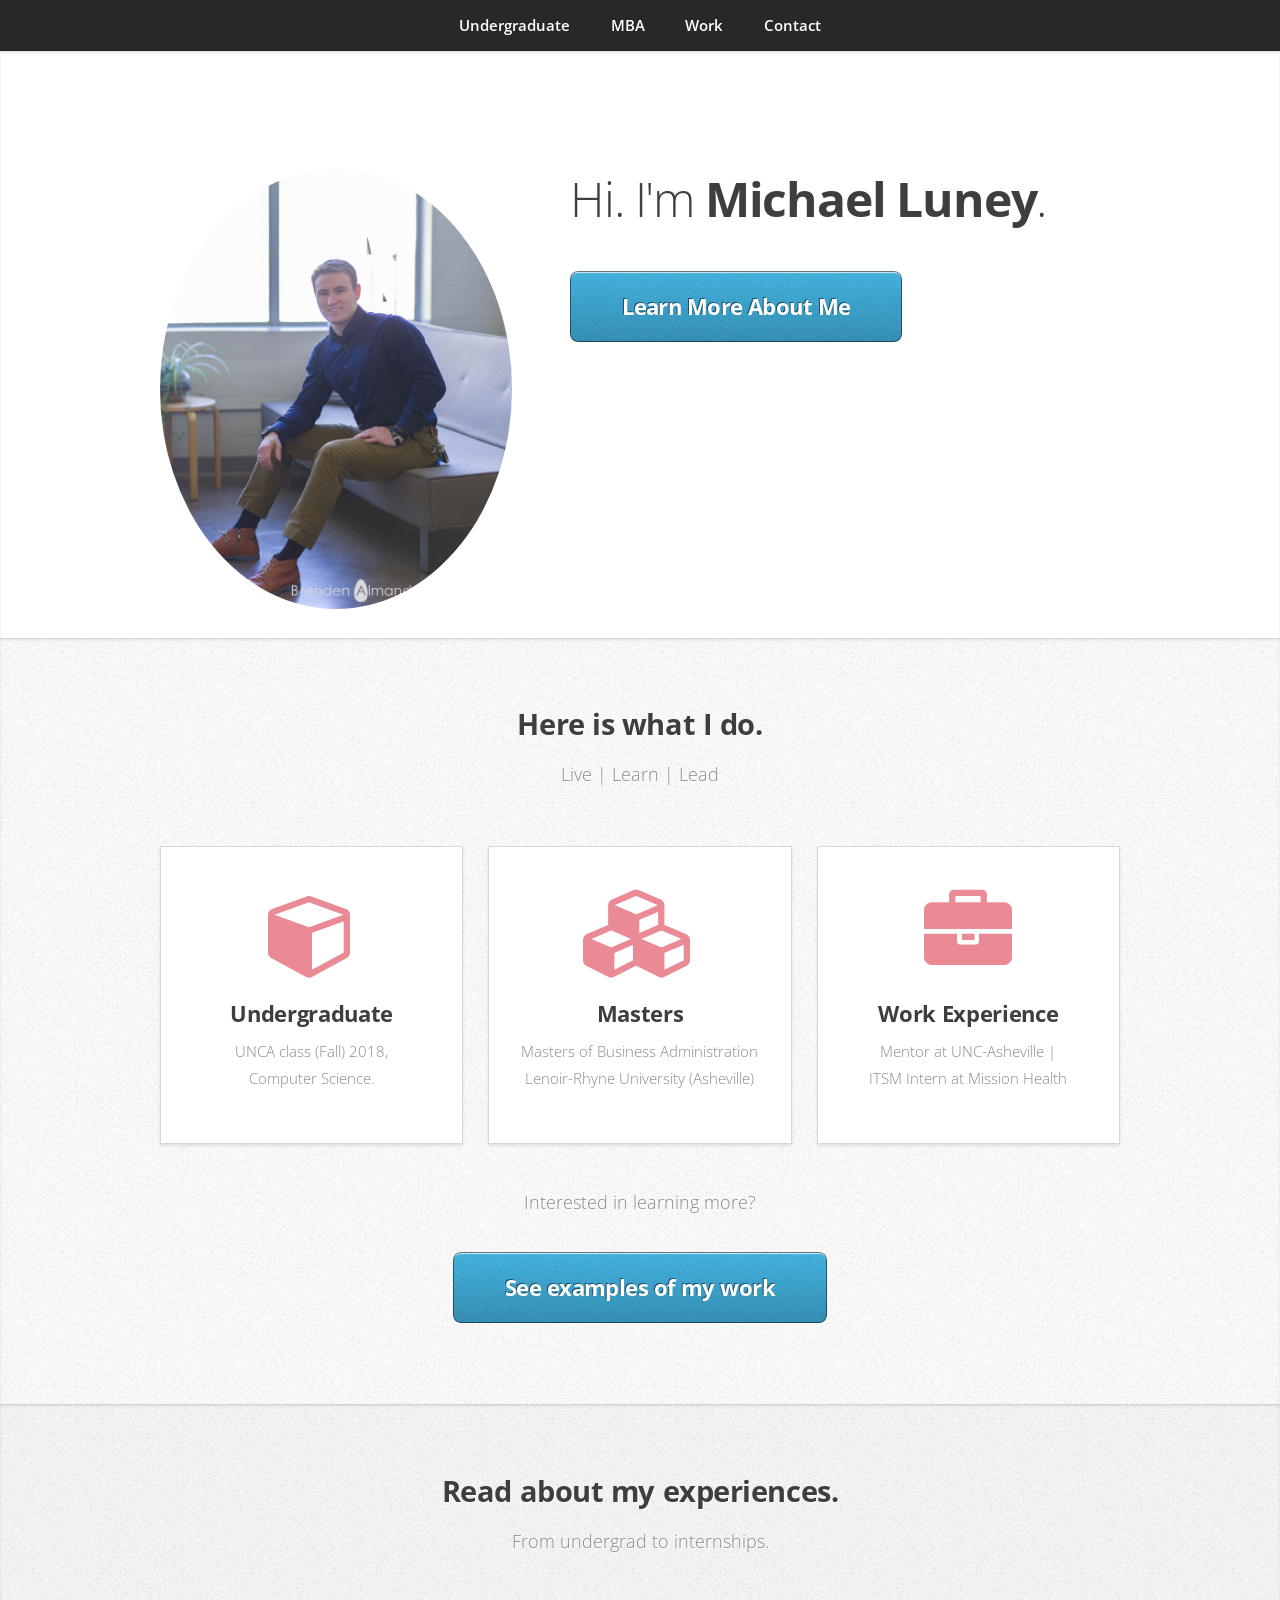
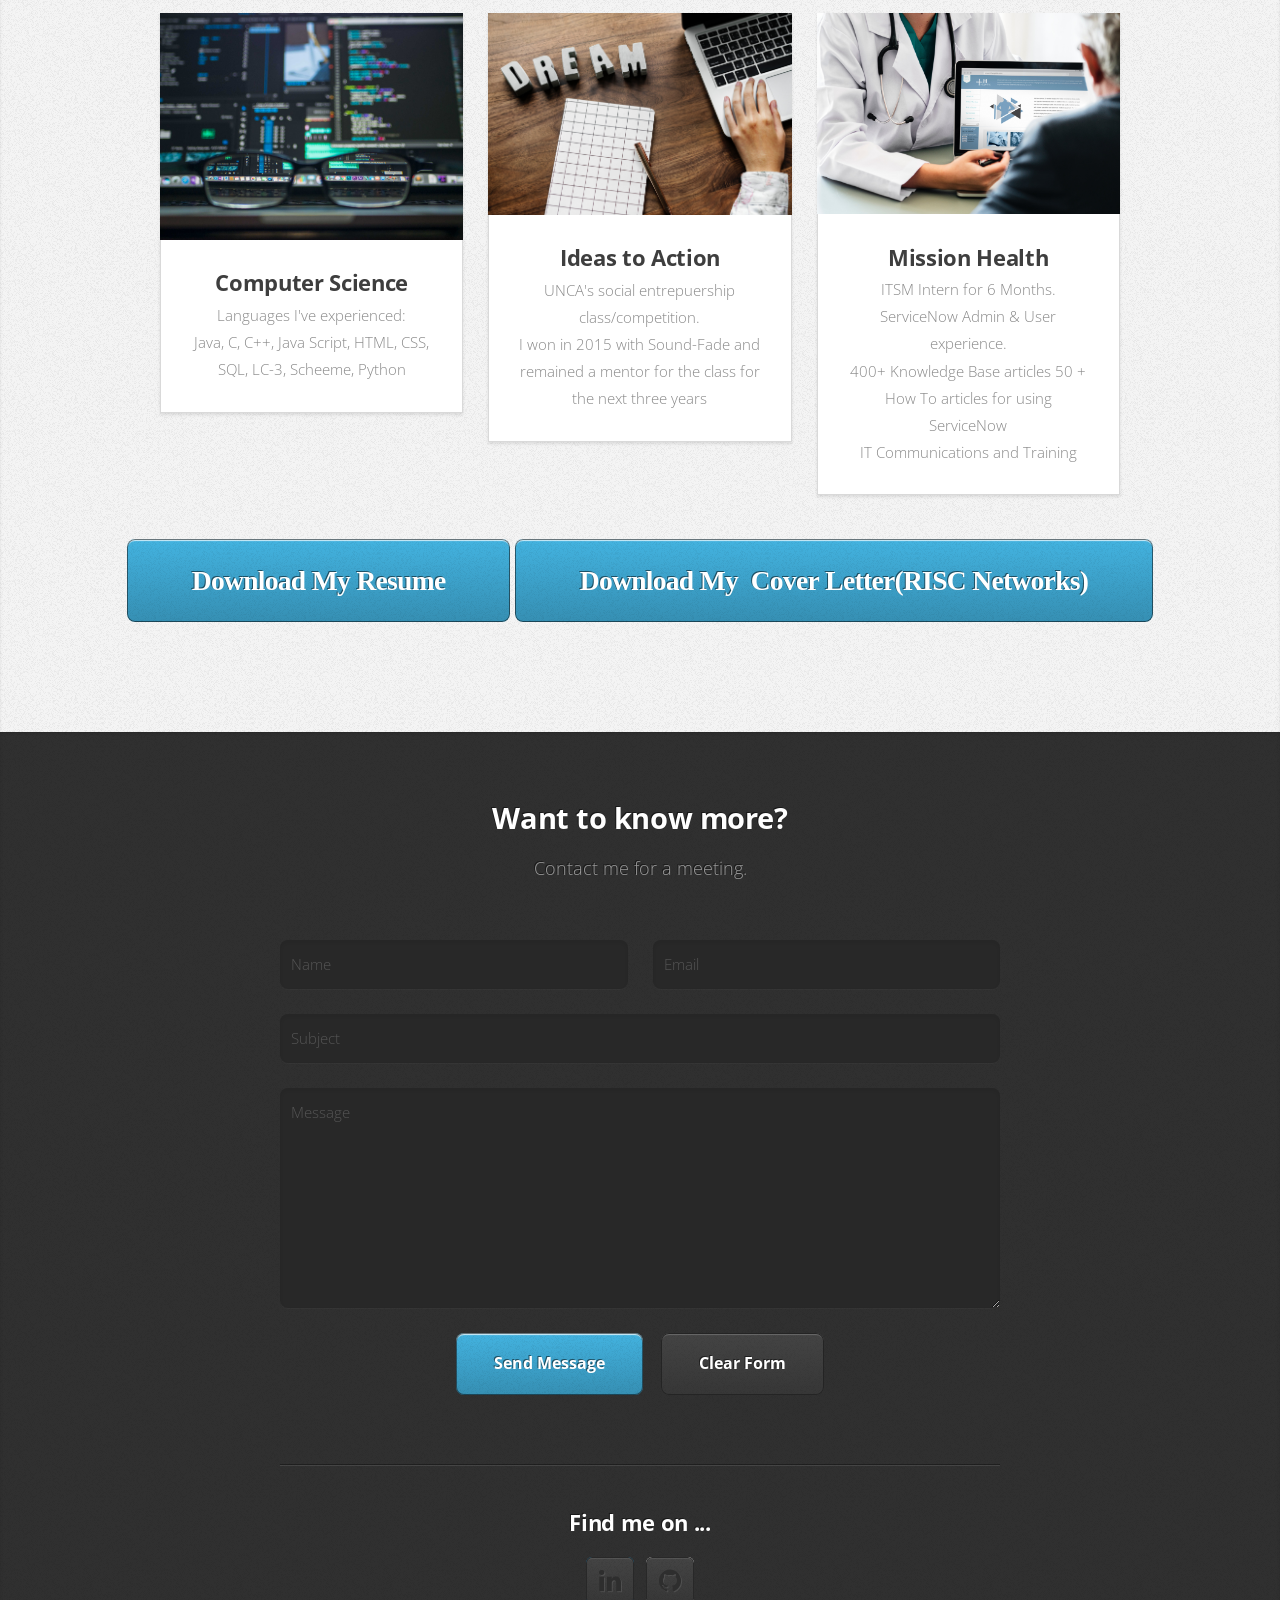
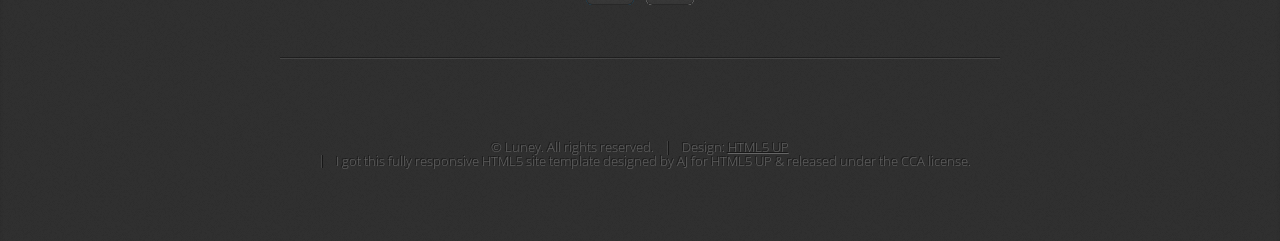
==== index.html @ 97e7bfd1 "New coverletter button" ====
<!DOCTYPE HTML>
<!--
	Miniport by HTML5 UP
	html5up.net | @ajlkn
	Free for personal and commercial use under the CCA 3.0 license (html5up.net/license)
-->
<html>
	<head>
		<title>Michael Luney</title>
		<meta charset="utf-8" />
		<meta name="viewport" content="width=device-width, initial-scale=1, user-scalable=no" />
		<link rel="stylesheet" href="assets/css/main.css" />
	</head>
	<body class="is-preload">

		<!-- Nav -->
			<nav id="nav">
				<ul class="container">
					<li><a href="#MBA">Undergraduate</a></li>
					<li><a href="#MBA">MBA</a></li>
					<li><a href="#MBA">Work</a></li>
					<li><a href="#contact">Contact</a></li>
				</ul>
			</nav>

		<!-- Home -->
			<article id="top" class="wrapper style1">
				<div class="container">
					<div class="row">
						<div class="col-4 col-5-large col-12-medium">
							<span class="image fit"><img src="images/IMG_0002 copy.JPG" alt="" /></span>
						</div>
						<div class="col-8 col-7-large col-12-medium">
							<header>
							  <h1>Hi. I'm <strong>Michael Luney</strong>.</h1>
							</header>
<a href="#MBA" class="button large scrolly">Learn More About Me</a>
						</div>
					</div>
				</div>
			</article>

		<!-- Work -->
			<article id="MBA" class="wrapper style2">
				<div class="container">
					<header>
						<h2>Here is what I do.</h2>
						<p>Live | Learn | Lead</p>
					</header>
					<div class="row aln-center">
						<div class="col-4 col-6-medium col-12-small">
							<section class="box style1">
								<span class="icon featured fa-cube"></span>
								<h3>Undergraduate</h3>
								<p>UNCA class (Fall) 2018,<br>
									Computer Science.  </p>
							</section>
						</div>
						<div class="col-4 col-6-medium col-12-small">
							<section class="box style1">
								<span class="icon featured fa-cubes"></span>
								<h3>Masters</h3>
								<p>Masters of Business Administration <br>
									Lenoir-Rhyne University (Asheville) </p>
							</section>
						</div>
						
						<div class="col-4 col-6-medium col-12-small">
							<section class="box style1">
								<span  class="icon featured fa-briefcase"></span>
								<h3>Work Experience</h3>
								<p>Mentor at UNC-Asheville |
								<br>
								   ITSM Intern at Mission Health
								</p>
							</section>
						</div>
					</div>
					<footer>
						<p>Interested in learning more?</p>
						<a href="https://github.com/mluney" class="button large scrolly">See examples of my work</a>
					</footer>
				</div>
			</article>

		<!-- Portfolio -->
			<article class="wrapper style3">
				<div class="container">
					<header>
						<h2>Read about my experiences.</h2>
						<p>From undergrad to internships.</p>
					</header>
					<div class="row">
						<div class="col-4 col-6-medium col-12-small">
							<article class="box style2">
								<a href="#" class="image featured"><img src="images/ai-blur-codes-577585.jpg" alt="" /></a>
								<h3><a href="https://csci.unca.edu/">Computer Science</a></h3>
								<p>Languages I've experienced: <br> Java, C, C++, Java Script, HTML, CSS, SQL, LC-3, Scheeme, Python</p>
							</article>
						</div>
						<div class="col-4 col-6-medium col-12-small">
							<article class="box style2">
								<a href="https://ideastoaction.unca.edu/" class="image featured"><img src="images/background-close-up-computer-958173.jpg" alt="" /></a>
								<h3><a href="#">Ideas to Action</a></h3>
								<p>UNCA's social entrepuership class/competition. <br> 
							  I won in 2015 with Sound-Fade and remained a mentor for the class for the next three years</p>
							</article>
						</div>
						<div class="col-4 col-6-medium col-12-small">
							<article class="box style2">
								<a href="#" class="image featured"><img src="images/business-care-clinic-1282308.jpg" alt="" /></a>
								<h3><a href="https://missionhealth.org/">Mission Health</a></h3>
								<p>ITSM Intern for 6 Months. <br> ServiceNow Admin & User experience. <br> 400+ Knowledge Base articles 50 + How To articles for using ServiceNow <br>
								IT Communications and Training</p>
							</article>
						</div>
						
						</div>
					</div>
					<footer>
						<p>
						 <input  class =" large btn fa fa-download" type="button" value="Download My Resume" onclick="window.location = 'https://github.com/mluney/Resume/blob/master/Michael_Luney%20Resume_2019.pdf?raw=true';">
						<input  class =" large btn fa fa-download" type="button" value="Download My  Cover Letter(RISC Networks)" onclick="window.location = 'https://github.com/mluney/Resume/blob/master/Want to see my resume?</p>Michael_Luney_Cover_Letter_RISC_Networks.pdf?raw=true';">
					</footer>
				
			</article>

		<!-- Contact -->
			<article id="contact" class="wrapper style4">
				<div class="container medium">
					<header>
						<h2>Want to know more?</h2>
						<p>Contact me for a meeting.</p>
					</header>
					<div class="row">
						<div class="col-12">
							<form method="post" action="#">
								<div class="row">
									<div class="col-6 col-12-small">
										<input type="text" name="name" id="name" placeholder="Name" />
									</div>
									<div class="col-6 col-12-small">
										<input type="text" name="email" id="email" placeholder="Email" />
									</div>
									<div class="col-12">
										<input type="text" name="subject" id="subject" placeholder="Subject" />
									</div>
									<div class="col-12">
										<textarea name="message" id="message" placeholder="Message"></textarea>
									</div>
									<div class="col-12">
										<ul class="actions">
											<li onClick = "newMail()" ><input action="Email.php" type="submit" value="Send Message" /></li>
											<li><input type="reset" value="Clear Form" class="alt" /></li>
										</ul>
									</div>
								</div>
								
							</form>
							<script>
								function newMail() {
								  alert ("Thank you, Email input is currently not operational. Please Email MPLuney@gmail.com to get in touch!");
								}
							</script>
						</div>
						<div class="col-12">
							<hr />
							<h3>Find me on ...</h3>
							<ul class="social">
								<li><a href="https://www.linkedin.com/in/mluney/" class="icon fa-linkedin"><span class="label">LinkedIn</span></a></li>
								<li><a href="https://github.com/mluney" class="icon fa-github"><span class="label">Github</span></a></li>
								
								
								
							</ul>
							<hr />
						</div>
					</div>
					<footer>
						<ul id="copyright">
							<li>&copy; Luney. All rights reserved.</li><li>Design: <a href="http://html5up.net">HTML5 UP</a></li> <li> I got this fully responsive HTML5 site template designed by AJ for HTML5 UP & released under the CCA license.

</li>
						</ul>
					</footer>
				</div>
			</article>

		<!-- Scripts -->
			<script src="assets/js/jquery.min.js"></script>
			<script src="assets/js/jquery.scrolly.min.js"></script>
			<script src="assets/js/browser.min.js"></script>
			<script src="assets/js/breakpoints.min.js"></script>
			<script src="assets/js/util.js"></script>
			<script src="assets/js/main.js"></script>

	</body>
</html>
---- assets/css/main.css ----
@import url("https://fonts.googleapis.com/css?family=Open+Sans:300,300italic,600,600italic,700");
@import url("font-awesome.min.css");

/*
	Miniport by HTML5 UP
	html5up.net | @ajlkn
	Free for personal and commercial use under the CCA 3.0 license (html5up.net/license)
*/

html, body, div, span, applet, object,
iframe, h1, h2, h3, h4, h5, h6, p, blockquote,
pre, a, abbr, acronym, address, big, cite,
code, del, dfn, em, img, ins, kbd, q, s, samp,
small, strike, strong, sub, sup, tt, var, b,
u, i, center, dl, dt, dd, ol, ul, li, fieldset,
form, label, legend, table, caption, tbody,
tfoot, thead, tr, th, td, article, aside,
canvas, details, embed, figure, figcaption,
footer, header, hgroup, menu, nav, output, ruby,
section, summary, time, mark, audio, video {
	margin: 0;
	padding: 0;
	border: 0;
	font-size: 100%;
	font: inherit;
	vertical-align: baseline;}

article, aside, details, figcaption, figure,
footer, header, hgroup, menu, nav, section {
	display: block;}

body {
	line-height: 1;
}

ol, ul {
	list-style: none;
}

blockquote, q {
	quotes: none;
}

	blockquote:before, blockquote:after, q:before, q:after {
		content: '';
		content: none;
	}

table {
	border-collapse: collapse;
	border-spacing: 0;
}

body {
	-webkit-text-size-adjust: none;
}

mark {
	background-color: transparent;
	color: inherit;
}

input::-moz-focus-inner {
	border: 0;
	padding: 0;
}

input, select, textarea {
	-moz-appearance: none;
	-webkit-appearance: none;
	-ms-appearance: none;
	appearance: none;
}

/* Basic */

	html {
		box-sizing: border-box;
	}

	*, *:before, *:after {
		box-sizing: inherit;
	}

	body {
		padding-top: 3.5em;
	}

		body.is-preload *, body.is-preload *:before, body.is-preload *:after {
			-moz-animation: none !important;
			-webkit-animation: none !important;
			-ms-animation: none !important;
			animation: none !important;
			-moz-transition: none !important;
			-webkit-transition: none !important;
			-ms-transition: none !important;
			transition: none !important;
		}

	body, input, textarea, select {
		font-family: 'Open Sans', sans-serif;
		line-height: 1.85em;
		color: #888;
		font-weight: 300;
		font-size: 13pt;
	}

	a {
		-moz-transition: color .2s ease-in-out;
		-webkit-transition: color .2s ease-in-out;
		-ms-transition: color .2s ease-in-out;
		transition: color .2s ease-in-out;
		color: #43B3E0;
		text-decoration: underline;
	}

		a:hover {
			color: #43bff0 !important;
		}

		a img {
			border: 0;
		}

	b, strong {
		font-weight: 600;
		color: #3e3e3e;
	}

	i, em {
		font-style: italic;
	}

	sub {
		position: relative;
		top: 0.5em;
		font-size: 0.8em;
	}

	sup {
		position: relative;
		top: -0.5em;
		font-size: 0.8em;
	}

	blockquote {
		border-left: solid 0.75em #eee;
		padding: 1em 0 1em 1.5em;
		font-style: italic;
	}

	h1, h2, h3, h4, h5, h6 {
		color: #3e3e3e;
		margin: 0 0 0.75em 0;
	}

	h1 a, h2 a, h3 a, h4 a, h5 a, h6 a {
		text-decoration: none;
		color: inherit;
	}

	h2, h3, h4, h5, h6 {
		font-weight: 700;
	}

	h1 {
		font-size: 3.25em;
		letter-spacing: -0.025em;
		font-weight: 300;
	}

		h1 strong {
			font-weight: 700;
		}

	h2 {
		font-size: 2em;
		letter-spacing: -0.015em;
	}

	h3 {
		font-size: 1.5em;
		letter-spacing: -0.015em;
	}

	em, i {
		font-style: italic;
	}

	br.clear {
		clear: both;
	}

	hr {
		border: 0;
		border-top: solid 1px #444;
		border-top-color: rgba(0, 0, 0, 0.35);
		box-shadow: 0px 1px 0px 0px rgba(255, 255, 255, 0.1);
		height: 1px;
		margin: 3em 0;
	}

	p, ul, ol, dl, table {
		margin-bottom: 2em;
	}

	header {
		margin: 0 0 3em 0;
	}

		header > p {
			font-size: 1.25em;
			margin: 0;
		}

	footer {
		margin: 3em 0 0 0;
	}

		footer > p {
			font-size: 1.25em;
		}

/* Container */

	.container {
		margin: 0 auto;
		max-width: calc(100% - 50px);
		width: 1200px;
	}

		.container.medium {
			width: 900px;
		}

		@media screen and (max-width: 1680px) {

			.container {
				width: 1200px;
			}

				.container.medium {
					width: 900px;
				}

		}

		@media screen and (max-width: 1280px) {

			.container {
				width: 960px;
			}

				.container.medium {
					width: 720px;
				}

		}

		@media screen and (max-width: 980px) {

			.container {
				width: 100%;
			}

				.container.medium {
					width: 75%;
				}

		}

		@media screen and (max-width: 736px) {

			.container {
				width: 100%;
				max-width: calc(100% - 30px);
			}

				.container.medium {
					width: 100%;
				}

		}

/* Row */

	.row {
		display: flex;
		flex-wrap: wrap;
		box-sizing: border-box;
		align-items: stretch;
	}

		.row > * {
			box-sizing: border-box;
		}

		.row.gtr-uniform > * > :last-child {
			margin-bottom: 0;
		}

		.row.aln-left {
			justify-content: flex-start;
		}

		.row.aln-center {
			justify-content: center;
		}

		.row.aln-right {
			justify-content: flex-end;
		}

		.row.aln-top {
			align-items: flex-start;
		}

		.row.aln-middle {
			align-items: center;
		}

		.row.aln-bottom {
			align-items: flex-end;
		}

		.row > .imp {
			order: -1;
		}

		.row > .col-1 {
			width: 8.3333333333%;
		}

		.row > .off-1 {
			margin-left: 8.3333333333%;
		}

		.row > .col-2 {
			width: 16.6666666667%;
		}

		.row > .off-2 {
			margin-left: 16.6666666667%;
		}

		.row > .col-3 {
			width: 25%;
		}

		.row > .off-3 {
			margin-left: 25%;
		}

		.row > .col-4 {
			width: 33.3333333333%;
		}

		.row > .off-4 {
			margin-left: 33.3333333333%;
		}

		.row > .col-5 {
			width: 41.6666666667%;
		}

		.row > .off-5 {
			margin-left: 41.6666666667%;
		}

		.row > .col-6 {
			width: 50%;
		}

		.row > .off-6 {
			margin-left: 50%;
		}

		.row > .col-7 {
			width: 58.3333333333%;
		}

		.row > .off-7 {
			margin-left: 58.3333333333%;
		}

		.row > .col-8 {
			width: 66.6666666667%;
		}

		.row > .off-8 {
			margin-left: 66.6666666667%;
		}

		.row > .col-9 {
			width: 75%;
		}

		.row > .off-9 {
			margin-left: 75%;
		}

		.row > .col-10 {
			width: 83.3333333333%;
		}

		.row > .off-10 {
			margin-left: 83.3333333333%;
		}

		.row > .col-11 {
			width: 91.6666666667%;
		}

		.row > .off-11 {
			margin-left: 91.6666666667%;
		}

		.row > .col-12 {
			width: 100%;
		}

		.row > .off-12 {
			margin-left: 100%;
		}

		.row.gtr-0 {
			margin-top: 0px;
			margin-left: 0px;
		}

			.row.gtr-0 > * {
				padding: 0px 0 0 0px;
			}

			.row.gtr-0.gtr-uniform {
				margin-top: 0px;
			}

				.row.gtr-0.gtr-uniform > * {
					padding-top: 0px;
				}

		.row.gtr-25 {
			margin-top: -6.25px;
			margin-left: -6.25px;
		}

			.row.gtr-25 > * {
				padding: 6.25px 0 0 6.25px;
			}

			.row.gtr-25.gtr-uniform {
				margin-top: -6.25px;
			}

				.row.gtr-25.gtr-uniform > * {
					padding-top: 6.25px;
				}

		.row.gtr-50 {
			margin-top: -12.5px;
			margin-left: -12.5px;
		}

			.row.gtr-50 > * {
				padding: 12.5px 0 0 12.5px;
			}

			.row.gtr-50.gtr-uniform {
				margin-top: -12.5px;
			}

				.row.gtr-50.gtr-uniform > * {
					padding-top: 12.5px;
				}

		.row {
			margin-top: -25px;
			margin-left: -25px;
		}

			.row > * {
				padding: 25px 0 0 25px;
			}

			.row.gtr-uniform {
				margin-top: -25px;
			}

				.row.gtr-uniform > * {
					padding-top: 25px;
				}

		.row.gtr-150 {
			margin-top: -37.5px;
			margin-left: -37.5px;
		}

			.row.gtr-150 > * {
				padding: 37.5px 0 0 37.5px;
			}

			.row.gtr-150.gtr-uniform {
				margin-top: -37.5px;
			}

				.row.gtr-150.gtr-uniform > * {
					padding-top: 37.5px;
				}

		.row.gtr-200 {
			margin-top: -50px;
			margin-left: -50px;
		}

			.row.gtr-200 > * {
				padding: 50px 0 0 50px;
			}

			.row.gtr-200.gtr-uniform {
				margin-top: -50px;
			}

				.row.gtr-200.gtr-uniform > * {
					padding-top: 50px;
				}

		@media screen and (max-width: 1680px) {

			.row {
				display: flex;
				flex-wrap: wrap;
				box-sizing: border-box;
				align-items: stretch;
			}

				.row > * {
					box-sizing: border-box;
				}

				.row.gtr-uniform > * > :last-child {
					margin-bottom: 0;
				}

				.row.aln-left {
					justify-content: flex-start;
				}

				.row.aln-center {
					justify-content: center;
				}

				.row.aln-right {
					justify-content: flex-end;
				}

				.row.aln-top {
					align-items: flex-start;
				}

				.row.aln-middle {
					align-items: center;
				}

				.row.aln-bottom {
					align-items: flex-end;
				}

				.row > .imp-xlarge {
					order: -1;
				}

				.row > .col-1-xlarge {
					width: 8.3333333333%;
				}

				.row > .off-1-xlarge {
					margin-left: 8.3333333333%;
				}

				.row > .col-2-xlarge {
					width: 16.6666666667%;
				}

				.row > .off-2-xlarge {
					margin-left: 16.6666666667%;
				}

				.row > .col-3-xlarge {
					width: 25%;
				}

				.row > .off-3-xlarge {
					margin-left: 25%;
				}

				.row > .col-4-xlarge {
					width: 33.3333333333%;
				}

				.row > .off-4-xlarge {
					margin-left: 33.3333333333%;
				}

				.row > .col-5-xlarge {
					width: 41.6666666667%;
				}

				.row > .off-5-xlarge {
					margin-left: 41.6666666667%;
				}

				.row > .col-6-xlarge {
					width: 50%;
				}

				.row > .off-6-xlarge {
					margin-left: 50%;
				}

				.row > .col-7-xlarge {
					width: 58.3333333333%;
				}

				.row > .off-7-xlarge {
					margin-left: 58.3333333333%;
				}

				.row > .col-8-xlarge {
					width: 66.6666666667%;
				}

				.row > .off-8-xlarge {
					margin-left: 66.6666666667%;
				}

				.row > .col-9-xlarge {
					width: 75%;
				}

				.row > .off-9-xlarge {
					margin-left: 75%;
				}

				.row > .col-10-xlarge {
					width: 83.3333333333%;
				}

				.row > .off-10-xlarge {
					margin-left: 83.3333333333%;
				}

				.row > .col-11-xlarge {
					width: 91.6666666667%;
				}

				.row > .off-11-xlarge {
					margin-left: 91.6666666667%;
				}

				.row > .col-12-xlarge {
					width: 100%;
				}

				.row > .off-12-xlarge {
					margin-left: 100%;
				}

				.row.gtr-0 {
					margin-top: 0px;
					margin-left: 0px;
				}

					.row.gtr-0 > * {
						padding: 0px 0 0 0px;
					}

					.row.gtr-0.gtr-uniform {
						margin-top: 0px;
					}

						.row.gtr-0.gtr-uniform > * {
							padding-top: 0px;
						}

				.row.gtr-25 {
					margin-top: -6.25px;
					margin-left: -6.25px;
				}

					.row.gtr-25 > * {
						padding: 6.25px 0 0 6.25px;
					}

					.row.gtr-25.gtr-uniform {
						margin-top: -6.25px;
					}

						.row.gtr-25.gtr-uniform > * {
							padding-top: 6.25px;
						}

				.row.gtr-50 {
					margin-top: -12.5px;
					margin-left: -12.5px;
				}

					.row.gtr-50 > * {
						padding: 12.5px 0 0 12.5px;
					}

					.row.gtr-50.gtr-uniform {
						margin-top: -12.5px;
					}

						.row.gtr-50.gtr-uniform > * {
							padding-top: 12.5px;
						}

				.row {
					margin-top: -25px;
					margin-left: -25px;
				}

					.row > * {
						padding: 25px 0 0 25px;
					}

					.row.gtr-uniform {
						margin-top: -25px;
					}

						.row.gtr-uniform > * {
							padding-top: 25px;
						}

				.row.gtr-150 {
					margin-top: -37.5px;
					margin-left: -37.5px;
				}

					.row.gtr-150 > * {
						padding: 37.5px 0 0 37.5px;
					}

					.row.gtr-150.gtr-uniform {
						margin-top: -37.5px;
					}

						.row.gtr-150.gtr-uniform > * {
							padding-top: 37.5px;
						}

				.row.gtr-200 {
					margin-top: -50px;
					margin-left: -50px;
				}

					.row.gtr-200 > * {
						padding: 50px 0 0 50px;
					}

					.row.gtr-200.gtr-uniform {
						margin-top: -50px;
					}

						.row.gtr-200.gtr-uniform > * {
							padding-top: 50px;
						}

		}

		@media screen and (max-width: 1280px) {

			.row {
				display: flex;
				flex-wrap: wrap;
				box-sizing: border-box;
				align-items: stretch;
			}

				.row > * {
					box-sizing: border-box;
				}

				.row.gtr-uniform > * > :last-child {
					margin-bottom: 0;
				}

				.row.aln-left {
					justify-content: flex-start;
				}

				.row.aln-center {
					justify-content: center;
				}

				.row.aln-right {
					justify-content: flex-end;
				}

				.row.aln-top {
					align-items: flex-start;
				}

				.row.aln-middle {
					align-items: center;
				}

				.row.aln-bottom {
					align-items: flex-end;
				}

				.row > .imp-large {
					order: -1;
				}

				.row > .col-1-large {
					width: 8.3333333333%;
				}

				.row > .off-1-large {
					margin-left: 8.3333333333%;
				}

				.row > .col-2-large {
					width: 16.6666666667%;
				}

				.row > .off-2-large {
					margin-left: 16.6666666667%;
				}

				.row > .col-3-large {
					width: 25%;
				}

				.row > .off-3-large {
					margin-left: 25%;
				}

				.row > .col-4-large {
					width: 33.3333333333%;
				}

				.row > .off-4-large {
					margin-left: 33.3333333333%;
				}

				.row > .col-5-large {
					width: 41.6666666667%;
				}

				.row > .off-5-large {
					margin-left: 41.6666666667%;
				}

				.row > .col-6-large {
					width: 50%;
				}

				.row > .off-6-large {
					margin-left: 50%;
				}

				.row > .col-7-large {
					width: 58.3333333333%;
				}

				.row > .off-7-large {
					margin-left: 58.3333333333%;
				}

				.row > .col-8-large {
					width: 66.6666666667%;
				}

				.row > .off-8-large {
					margin-left: 66.6666666667%;
				}

				.row > .col-9-large {
					width: 75%;
				}

				.row > .off-9-large {
					margin-left: 75%;
				}

				.row > .col-10-large {
					width: 83.3333333333%;
				}

				.row > .off-10-large {
					margin-left: 83.3333333333%;
				}

				.row > .col-11-large {
					width: 91.6666666667%;
				}

				.row > .off-11-large {
					margin-left: 91.6666666667%;
				}

				.row > .col-12-large {
					width: 100%;
				}

				.row > .off-12-large {
					margin-left: 100%;
				}

				.row.gtr-0 {
					margin-top: 0px;
					margin-left: 0px;
				}

					.row.gtr-0 > * {
						padding: 0px 0 0 0px;
					}

					.row.gtr-0.gtr-uniform {
						margin-top: 0px;
					}

						.row.gtr-0.gtr-uniform > * {
							padding-top: 0px;
						}

				.row.gtr-25 {
					margin-top: -6.25px;
					margin-left: -6.25px;
				}

					.row.gtr-25 > * {
						padding: 6.25px 0 0 6.25px;
					}

					.row.gtr-25.gtr-uniform {
						margin-top: -6.25px;
					}

						.row.gtr-25.gtr-uniform > * {
							padding-top: 6.25px;
						}

				.row.gtr-50 {
					margin-top: -12.5px;
					margin-left: -12.5px;
				}

					.row.gtr-50 > * {
						padding: 12.5px 0 0 12.5px;
					}

					.row.gtr-50.gtr-uniform {
						margin-top: -12.5px;
					}

						.row.gtr-50.gtr-uniform > * {
							padding-top: 12.5px;
						}

				.row {
					margin-top: -25px;
					margin-left: -25px;
				}

					.row > * {
						padding: 25px 0 0 25px;
					}

					.row.gtr-uniform {
						margin-top: -25px;
					}

						.row.gtr-uniform > * {
							padding-top: 25px;
						}

				.row.gtr-150 {
					margin-top: -37.5px;
					margin-left: -37.5px;
				}

					.row.gtr-150 > * {
						padding: 37.5px 0 0 37.5px;
					}

					.row.gtr-150.gtr-uniform {
						margin-top: -37.5px;
					}

						.row.gtr-150.gtr-uniform > * {
							padding-top: 37.5px;
						}

				.row.gtr-200 {
					margin-top: -50px;
					margin-left: -50px;
				}

					.row.gtr-200 > * {
						padding: 50px 0 0 50px;
					}

					.row.gtr-200.gtr-uniform {
						margin-top: -50px;
					}

						.row.gtr-200.gtr-uniform > * {
							padding-top: 50px;
						}

		}

		@media screen and (max-width: 980px) {

			.row {
				display: flex;
				flex-wrap: wrap;
				box-sizing: border-box;
				align-items: stretch;
			}

				.row > * {
					box-sizing: border-box;
				}

				.row.gtr-uniform > * > :last-child {
					margin-bottom: 0;
				}

				.row.aln-left {
					justify-content: flex-start;
				}

				.row.aln-center {
					justify-content: center;
				}

				.row.aln-right {
					justify-content: flex-end;
				}

				.row.aln-top {
					align-items: flex-start;
				}

				.row.aln-middle {
					align-items: center;
				}

				.row.aln-bottom {
					align-items: flex-end;
				}

				.row > .imp-medium {
					order: -1;
				}

				.row > .col-1-medium {
					width: 8.3333333333%;
				}

				.row > .off-1-medium {
					margin-left: 8.3333333333%;
				}

				.row > .col-2-medium {
					width: 16.6666666667%;
				}

				.row > .off-2-medium {
					margin-left: 16.6666666667%;
				}

				.row > .col-3-medium {
					width: 25%;
				}

				.row > .off-3-medium {
					margin-left: 25%;
				}

				.row > .col-4-medium {
					width: 33.3333333333%;
				}

				.row > .off-4-medium {
					margin-left: 33.3333333333%;
				}

				.row > .col-5-medium {
					width: 41.6666666667%;
				}

				.row > .off-5-medium {
					margin-left: 41.6666666667%;
				}

				.row > .col-6-medium {
					width: 50%;
				}

				.row > .off-6-medium {
					margin-left: 50%;
				}

				.row > .col-7-medium {
					width: 58.3333333333%;
				}

				.row > .off-7-medium {
					margin-left: 58.3333333333%;
				}

				.row > .col-8-medium {
					width: 66.6666666667%;
				}

				.row > .off-8-medium {
					margin-left: 66.6666666667%;
				}

				.row > .col-9-medium {
					width: 75%;
				}

				.row > .off-9-medium {
					margin-left: 75%;
				}

				.row > .col-10-medium {
					width: 83.3333333333%;
				}

				.row > .off-10-medium {
					margin-left: 83.3333333333%;
				}

				.row > .col-11-medium {
					width: 91.6666666667%;
				}

				.row > .off-11-medium {
					margin-left: 91.6666666667%;
				}

				.row > .col-12-medium {
					width: 100%;
				}

				.row > .off-12-medium {
					margin-left: 100%;
				}

				.row.gtr-0 {
					margin-top: 0px;
					margin-left: 0px;
				}

					.row.gtr-0 > * {
						padding: 0px 0 0 0px;
					}

					.row.gtr-0.gtr-uniform {
						margin-top: 0px;
					}

						.row.gtr-0.gtr-uniform > * {
							padding-top: 0px;
						}

				.row.gtr-25 {
					margin-top: -6.25px;
					margin-left: -6.25px;
				}

					.row.gtr-25 > * {
						padding: 6.25px 0 0 6.25px;
					}

					.row.gtr-25.gtr-uniform {
						margin-top: -6.25px;
					}

						.row.gtr-25.gtr-uniform > * {
							padding-top: 6.25px;
						}

				.row.gtr-50 {
					margin-top: -12.5px;
					margin-left: -12.5px;
				}

					.row.gtr-50 > * {
						padding: 12.5px 0 0 12.5px;
					}

					.row.gtr-50.gtr-uniform {
						margin-top: -12.5px;
					}

						.row.gtr-50.gtr-uniform > * {
							padding-top: 12.5px;
						}

				.row {
					margin-top: -25px;
					margin-left: -25px;
				}

					.row > * {
						padding: 25px 0 0 25px;
					}

					.row.gtr-uniform {
						margin-top: -25px;
					}

						.row.gtr-uniform > * {
							padding-top: 25px;
						}

				.row.gtr-150 {
					margin-top: -37.5px;
					margin-left: -37.5px;
				}

					.row.gtr-150 > * {
						padding: 37.5px 0 0 37.5px;
					}

					.row.gtr-150.gtr-uniform {
						margin-top: -37.5px;
					}

						.row.gtr-150.gtr-uniform > * {
							padding-top: 37.5px;
						}

				.row.gtr-200 {
					margin-top: -50px;
					margin-left: -50px;
				}

					.row.gtr-200 > * {
						padding: 50px 0 0 50px;
					}

					.row.gtr-200.gtr-uniform {
						margin-top: -50px;
					}

						.row.gtr-200.gtr-uniform > * {
							padding-top: 50px;
						}

		}

		@media screen and (max-width: 736px) {

			.row {
				display: flex;
				flex-wrap: wrap;
				box-sizing: border-box;
				align-items: stretch;
			}

				.row > * {
					box-sizing: border-box;
				}

				.row.gtr-uniform > * > :last-child {
					margin-bottom: 0;
				}

				.row.aln-left {
					justify-content: flex-start;
				}

				.row.aln-center {
					justify-content: center;
				}

				.row.aln-right {
					justify-content: flex-end;
				}

				.row.aln-top {
					align-items: flex-start;
				}

				.row.aln-middle {
					align-items: center;
				}

				.row.aln-bottom {
					align-items: flex-end;
				}

				.row > .imp-small {
					order: -1;
				}

				.row > .col-1-small {
					width: 8.3333333333%;
				}

				.row > .off-1-small {
					margin-left: 8.3333333333%;
				}

				.row > .col-2-small {
					width: 16.6666666667%;
				}

				.row > .off-2-small {
					margin-left: 16.6666666667%;
				}

				.row > .col-3-small {
					width: 25%;
				}

				.row > .off-3-small {
					margin-left: 25%;
				}

				.row > .col-4-small {
					width: 33.3333333333%;
				}

				.row > .off-4-small {
					margin-left: 33.3333333333%;
				}

				.row > .col-5-small {
					width: 41.6666666667%;
				}

				.row > .off-5-small {
					margin-left: 41.6666666667%;
				}

				.row > .col-6-small {
					width: 50%;
				}

				.row > .off-6-small {
					margin-left: 50%;
				}

				.row > .col-7-small {
					width: 58.3333333333%;
				}

				.row > .off-7-small {
					margin-left: 58.3333333333%;
				}

				.row > .col-8-small {
					width: 66.6666666667%;
				}

				.row > .off-8-small {
					margin-left: 66.6666666667%;
				}

				.row > .col-9-small {
					width: 75%;
				}

				.row > .off-9-small {
					margin-left: 75%;
				}

				.row > .col-10-small {
					width: 83.3333333333%;
				}

				.row > .off-10-small {
					margin-left: 83.3333333333%;
				}

				.row > .col-11-small {
					width: 91.6666666667%;
				}

				.row > .off-11-small {
					margin-left: 91.6666666667%;
				}

				.row > .col-12-small {
					width: 100%;
				}

				.row > .off-12-small {
					margin-left: 100%;
				}

				.row.gtr-0 {
					margin-top: 0px;
					margin-left: 0px;
				}

					.row.gtr-0 > * {
						padding: 0px 0 0 0px;
					}

					.row.gtr-0.gtr-uniform {
						margin-top: 0px;
					}

						.row.gtr-0.gtr-uniform > * {
							padding-top: 0px;
						}

				.row.gtr-25 {
					margin-top: -3.75px;
					margin-left: -3.75px;
				}

					.row.gtr-25 > * {
						padding: 3.75px 0 0 3.75px;
					}

					.row.gtr-25.gtr-uniform {
						margin-top: -3.75px;
					}

						.row.gtr-25.gtr-uniform > * {
							padding-top: 3.75px;
						}

				.row.gtr-50 {
					margin-top: -7.5px;
					margin-left: -7.5px;
				}

					.row.gtr-50 > * {
						padding: 7.5px 0 0 7.5px;
					}

					.row.gtr-50.gtr-uniform {
						margin-top: -7.5px;
					}

						.row.gtr-50.gtr-uniform > * {
							padding-top: 7.5px;
						}

				.row {
					margin-top: -15px;
					margin-left: -15px;
				}

					.row > * {
						padding: 15px 0 0 15px;
					}

					.row.gtr-uniform {
						margin-top: -15px;
					}

						.row.gtr-uniform > * {
							padding-top: 15px;
						}

				.row.gtr-150 {
					margin-top: -22.5px;
					margin-left: -22.5px;
				}

					.row.gtr-150 > * {
						padding: 22.5px 0 0 22.5px;
					}

					.row.gtr-150.gtr-uniform {
						margin-top: -22.5px;
					}

						.row.gtr-150.gtr-uniform > * {
							padding-top: 22.5px;
						}

				.row.gtr-200 {
					margin-top: -30px;
					margin-left: -30px;
				}

					.row.gtr-200 > * {
						padding: 30px 0 0 30px;
					}

					.row.gtr-200.gtr-uniform {
						margin-top: -30px;
					}

						.row.gtr-200.gtr-uniform > * {
							padding-top: 30px;
						}

		}

/* Form */

	form label {
		color: #3e3e3e;
		font-weight: 700;
		display: block;
		margin: 0 0 0.5em 0;
	}

	form input[type=text],
	form input[type=email],
	form input[type=password],
	form select,
	form textarea {
		-moz-transition: background .2s ease-in-out, box-shadow .2s ease-in-out;
		-webkit-transition: background .2s ease-in-out, box-shadow .2s ease-in-out;
		-ms-transition: background .2s ease-in-out, box-shadow .2s ease-in-out;
		transition: background .2s ease-in-out, box-shadow .2s ease-in-out;
		-webkit-appearance: none;
		display: block;
		border: 0;
		padding: 0.75em;
		font-size: 1em;
		border-radius: 8px;
		border: solid 1px #ddd;
		background: #fff;
		color: #bbb;
		box-shadow: inset 0px 2px 3px 1px rgba(0, 0, 0, 0.05), 0px 1px 0px 0px rgba(255, 255, 255, 0.025);
		width: 100%;
	}

		form input[type=text]:focus,
		form input[type=email]:focus,
		form input[type=password]:focus,
		form select:focus,
		form textarea:focus {
			background: #fafafa;
			box-shadow: inset 0px 2px 5px 0px rgba(0, 0, 0, 0.05), 0px 1px 0px 0px rgba(255, 255, 255, 0.025), inset 0px 0px 2px 1px #43bff0;
		}

	form textarea {
		height: 15em;
	}

	form .actions:last-child {
		margin-bottom: 0;
	}

	form ::-webkit-input-placeholder {
		color: #555 !important;
	}

	form :-moz-placeholder {
		color: #555 !important;
	}

	form ::-moz-placeholder {
		color: #555 !important;
	}

	form :-ms-input-placeholder {
		color: #555 !important;
	}

	form ::-moz-focus-inner {
		border: 0;
	}

/* Tables */

	table {
		width: 100%;
	}

		table.default {
			width: 100%;
		}

			table.default tr {
				border-top: solid 1px #eee;
			}

				table.default tr:first-child {
					border-top: 0;
				}

			table.default td {
				padding: 0.5em 1em 0.5em 1em;
			}

			table.default th {
				text-align: left;
				padding: 0.5em 1em 0.5em 1em;
				font-weight: 600;
				margin: 0 0 1em 0;
			}

			table.default thead {
				background: #4f4f4f;
				color: #fff;
			}

/* Section/Article */

	section, article {
		margin-bottom: 3em;
	}

	section > :last-child,
	article > :last-child,
	section:last-child,
	article:last-child {
		margin-bottom: 0;
	}

/* Image */

	.image {
		display: inline-block;
		position: relative;
	}

		.image img {
			display: block;
			width: 100%;
		}

		.image.fit {
			display: block;
			width: 100%;
		}

		.image.featured {
			display: block;
			width: 100%;
			margin: 0 0 2em 0;
		}

		.image.left {
			float: left;
			margin: 0 2em 2em 0;
		}

		.image.centered {
			display: block;
			margin: 0 0 2em 0;
		}

			.image.centered img {
				margin: 0 auto;
				width: auto;
			}

/* Button */

	input[type="button"],
	input[type="submit"],
	input[type="reset"],
	button,
	.button {
		background-image: url("images/bg.png"), -moz-linear-gradient(top, rgba(0, 0, 0, 0), rgba(0, 0, 0, 0.2));
		background-image: url("images/bg.png"), -webkit-linear-gradient(top, rgba(0, 0, 0, 0), rgba(0, 0, 0, 0.2));
		background-image: url("images/bg.png"), -ms-linear-gradient(top, rgba(0, 0, 0, 0), rgba(0, 0, 0, 0.2));
		background-image: url("images/bg.png"), linear-gradient(top, rgba(0, 0, 0, 0), rgba(0, 0, 0, 0.2));
		-moz-transition: background-color .2s ease-in-out;
		-webkit-transition: background-color .2s ease-in-out;
		-ms-transition: background-color .2s ease-in-out;
		transition: background-color .2s ease-in-out;
		-webkit-appearance: none;
		position: relative;
		display: inline-block;
		color: #fff !important;
		text-decoration: none;
		font-weight: 700;
		border: 0;
		outline: 0;
		cursor: pointer;
		border-radius: 8px;
		text-shadow: -1px -1px 0.5px rgba(0, 0, 0, 0.5);
		overflow: hidden;
		box-shadow: inset 0px 0px 0px 1px rgba(0, 0, 0, 0.5), inset 0px 2px 1px 0px rgba(255, 255, 255, 0.75);
		background-color: #43B3E0;
		padding: 1em 2.35em 1em 2.35em;
		font-size: 1.1em;
		max-width: 24em;
	}

		input[type="button"]:hover,
		input[type="submit"]:hover,
		input[type="reset"]:hover,
		button:hover,
		.button:hover {
			background-color: #43bff0;
			color: #fff !important;
		}

		input[type="button"]:active,
		input[type="submit"]:active,
		input[type="reset"]:active,
		button:active,
		.button:active {
			background-color: #3BA8D3;
			top: 1px;
		}

		input[type="button"].large,
		input[type="submit"].large,
		input[type="reset"].large,
		button.large,
		.button.large {
			font-size: 1.5em;
			letter-spacing: -0.025em;
		}

		input[type="button"].alt,
		input[type="submit"].alt,
		input[type="reset"].alt,
		button.alt,
		.button.alt {
			background-color: #444;
			box-shadow: inset 0px 0px 0px 1px #242424, inset 0px 2px 1px 0px rgba(255, 255, 255, 0.2);
		}

			input[type="button"].alt:hover,
			input[type="submit"].alt:hover,
			input[type="reset"].alt:hover,
			button.alt:hover,
			.button.alt:hover {
				background-color: #4f4f4f;
				color: #fff !important;
			}

			input[type="button"].alt:active,
			input[type="submit"].alt:active,
			input[type="reset"].alt:active,
			button.alt:active,
			.button.alt:active {
				background-color: #3f3f3f;
			}

/* List */

	ul {
		list-style: disc;
		padding-left: 1em;
	}

		ul li {
			padding-left: 0.5em;
		}

	ol {
		list-style: decimal;
		padding-left: 1.25em;
	}

		ol li {
			padding-left: 0.25em;
		}

/* Social */

	ul.social {
		cursor: default;
		margin: 0;
		list-style: none;
		padding-left: 0;
	}

		ul.social li {
			position: relative;
			display: inline-block;
			margin: 0.25em;
			top: 0;
			padding-left: 0;
		}

			ul.social li a {
				-moz-transition: top .2s ease-in-out;
				-webkit-transition: top .2s ease-in-out;
				-ms-transition: top .2s ease-in-out;
				transition: top .2s ease-in-out;
				display: block;
				width: 48px;
				height: 48px;
				border-radius: 6px;
				top: 0;
				position: relative;
			}

				ul.social li a:before {
					background-image: url("images/bg.png"), -moz-linear-gradient(top, rgba(0, 0, 0, 0), rgba(0, 0, 0, 0.2));
					background-image: url("images/bg.png"), -webkit-linear-gradient(top, rgba(0, 0, 0, 0), rgba(0, 0, 0, 0.2));
					background-image: url("images/bg.png"), -ms-linear-gradient(top, rgba(0, 0, 0, 0), rgba(0, 0, 0, 0.2));
					background-image: url("images/bg.png"), linear-gradient(top, rgba(0, 0, 0, 0), rgba(0, 0, 0, 0.2));
					-moz-transition: background-color .2s ease-in-out;
					-webkit-transition: background-color .2s ease-in-out;
					-ms-transition: background-color .2s ease-in-out;
					transition: background-color .2s ease-in-out;
					background-color: #444;
					border-radius: 6px;
					box-shadow: inset 0px 0px 0px 1px #282828, inset 0px 2px 1px 0px rgba(255, 255, 255, 0.1);
					color: #2E2E2E !important;
					display: block;
					font-size: 26px;
					height: 48px;
					line-height: 48px;
					text-align: center;
					outline: 0;
					overflow: hidden;
					text-shadow: 1px 1px 0px rgba(255, 255, 255, 0.1);
					width: 48px;
				}

				ul.social li a.fa-twitter {
					background-color: #2DAAE4;
				}

				ul.social li a.fa-facebook {
					background-color: #3C5A98;
				}

				ul.social li a.fa-dribbble {
					background-color: #C4376B;
				}

				ul.social li a.fa-linkedin {
					background-color: #006599;
				}

				ul.social li a.fa-tumblr {
					background-color: #51718A;
				}

				ul.social li a.fa-google-plus {
					background-color: #DA2713;
				}

				ul.social li a.fa-github {
					background-color: #FAFAFA;
				}

				ul.social li a.fa-rss {
					background-color: #F2600B;
				}

				ul.social li a.fa-instagram {
					background-color: #E0D7C8;
				}

				ul.social li a.fa-foursquare {
					background-color: #39A3D4;
				}

				ul.social li a.fa-skype {
					background-color: #10BEF1;
				}

				ul.social li a.fa-soundcloud {
					background-color: #FE5419;
				}

				ul.social li a.fa-youtube {
					background-color: #BF2E25;
				}

				ul.social li a.fa-blogger {
					background-color: #FF6501;
				}

				ul.social li a.fa-flickr {
					background-color: #0062DB;
				}

				ul.social li a.fa-vimeo {
					background-color: #4C8AB0;
				}

				ul.social li a:hover {
					top: -5px;
				}

					ul.social li a:hover:before {
						background-color: transparent;
					}

/* Actions */

	ul.actions {
		list-style: none;
		padding-left: 0;
	}

		ul.actions li {
			display: inline-block;
			margin: 0 0 0 1em;
			padding-left: 0;
		}

			ul.actions li:first-child {
				margin-left: 0;
			}

/* Box */

	.box {
		background: #fff;
		box-shadow: inset 0px 0px 0px 1px rgba(0, 0, 0, 0.15), 0px 2px 3px 0px rgba(0, 0, 0, 0.1);
		text-align: center;
		padding: 2em;
	}

		.box.style1 {
			padding: 3em 2em 3.5em 2em;
		}

			.box.style1 h3 {
				margin-bottom: 0.5em;
			}

		.box.style2 h3 {
			margin-bottom: 0.25em;
		}

		.box.style2 .image {
			position: relative;
			left: 2em;
			top: 2em;
			margin: -4em 0 4em -4em;
			width: auto;
		}

/* Icons */

	.icon {
		text-decoration: none;
	}

		.icon:before {
			display: inline-block;
			font-family: FontAwesome;
			font-size: 1.25em;
			text-decoration: none;
			font-style: normal;
			font-weight: normal;
			line-height: 1;
			-webkit-font-smoothing: antialiased;
			-moz-osx-font-smoothing: grayscale;
		}

		.icon > .label {
			display: none;
		}

		.icon.featured {
			color: #EA8A95;
			display: block;
			margin: 0 0 1.5em 0;
			cursor: default;
		}

			.icon.featured:before {
				font-size: 6em;
			}

/* Wrappers */

	.wrapper {
		background-image: url("images/bg.png");
		box-shadow: inset 0px 1px 0px 0px rgba(0, 0, 0, 0.05), inset 0px 2px 3px 0px rgba(0, 0, 0, 0.1);
		padding: 8em 0 8em 0;
		text-align: center;
	}

		.wrapper.style1 {
			background-image: none;
			background-color: #fff;
		}

		.wrapper.style2 {
			background-color: #fafafa;
			text-shadow: 1px 1px 0px #fff;
		}

		.wrapper.style3 {
			background-color: #f4f4f4;
			text-shadow: 1px 1px 0px #fff;
		}

		.wrapper.style4 {
			background-color: #303030;
			color: #999;
			text-shadow: -1px -1px 0px #181818;
		}

			.wrapper.style4 h1, .wrapper.style4 h2, .wrapper.style4 h3, .wrapper.style4 h4, .wrapper.style4 h5, .wrapper.style4 h6 {
				color: #fff;
			}

			.wrapper.style4 form input[type=text],
			.wrapper.style4 form input[type=password],
			.wrapper.style4 form select,
			.wrapper.style4 form textarea {
				border: none;
				background: #282828;
			}

				.wrapper.style4 form input[type=text]:focus,
				.wrapper.style4 form input[type=password]:focus,
				.wrapper.style4 form select:focus,
				.wrapper.style4 form textarea:focus {
					background: #252525;
				}

/* Nav */

	#nav {
		background-color: #282828;
		text-align: center;
		position: fixed;
		left: 0;
		top: 0;
		width: 100%;
		z-index: 10000;
		cursor: default;
		height: 3.5em;
		line-height: 3.5em;
	}

		#nav ul {
			margin-bottom: 0;
			list-style: none;
			padding-left: 0;
		}

		#nav li {
			display: inline-block;
			padding-left: 0;
		}

		#nav a {
			-moz-transition: background-color .2s ease-in-out;
			-webkit-transition: background-color .2s ease-in-out;
			-ms-transition: background-color .2s ease-in-out;
			transition: background-color .2s ease-in-out;
			position: relative;
			display: block;
			color: #fff;
			text-decoration: none;
			outline: 0;
			font-weight: 600;
			border-radius: 8px;
			color: #fff;
			height: 2.5em;
			line-height: 2.5em;
			padding: 0 1.25em;
		}

			#nav a:hover {
				color: #fff !important;
				background: #383838;
			}

			#nav a.active {
				background: #484848;
			}

				#nav a.active:before {
					content: '';
					display: block;
					position: absolute;
					bottom: -0.6em;
					left: 50%;
					margin-left: -0.75em;
					border-left: solid 0.75em transparent;
					border-right: solid 0.75em transparent;
					border-top: solid 0.6em #282828;
				}

/* Articles */

	body > article {
		margin-bottom: 0;
	}

	#top {
		padding: 10em 0 10em 0;
		text-align: left;
	}

		#top .image {
			border-radius: 100%;
			width: 20em;
			height: 20em;
			margin: 0;
		}

			#top .image img {
				border-radius: 100%;
			}

		#top h1 {
			margin-top: 0.35em;
		}

		#top p {
			font-size: 1.5em;
			line-height: 1.75em;
		}

			#top p a {
				color: inherit;
			}

	#contact footer {
		font-size: 0.9em;
	}

/* Copyright */

	#copyright {
		color: #666;
		font-size: 1em;
		line-height: 1em;
		list-style: none;
		padding-left: 0;
		margin-bottom: 0;
	}

		#copyright li {
			display: inline-block;
			border-left: solid 1px rgba(0, 0, 0, 0.5);
			box-shadow: -1px 0px 0px 0px rgba(255, 255, 255, 0.1);
			padding: 0 0 0 1em;
			margin: 0 0 0 1em;
		}

			#copyright li:first-child {
				border: 0;
				box-shadow: none;
				padding-left: 0;
				margin-left: 0;
			}

		#copyright a {
			-moz-transition: color .2s ease-in-out;
			-webkit-transition: color .2s ease-in-out;
			-ms-transition: color .2s ease-in-out;
			transition: color .2s ease-in-out;
			color: inherit;
		}

			#copyright a:hover {
				color: #777;
			}

/* Large */

	@media screen and (max-width: 1280px) {

		/* Basic */

			body {
				font-size: 11pt;
			}

			input, textarea, select {
				font-size: 11pt;
			}

			header {
				margin: 0 0 4em 0;
			}

		/* Wrappers */

			.wrapper {
				padding: 5em 0 5em 0;
				text-align: center;
			}

				.wrapper.style4 .row-special {
					margin: 2em 0 0 0;
					padding: 2em 0 2em 0;
				}

		/* Articles */

			#top {
				padding: 8em 0;
			}

				#top .image {
					width: 24em;
					height: 24em;
					margin: 0;
				}

	}

/* Medium */

	@media screen and (max-width: 980px) {

		/* Articles */

			#top {
				text-align: center;
				padding: 5em 0;
			}

				#top .image {
					margin: 0 auto 2em auto;
				}

	}

/* Small */

	@media screen and (max-width: 736px) {

		/* Basic */

			body {
				padding-top: 44px;
			}

			body, input, textarea, select {
				line-height: 1.75em;
				font-size: 10pt;
				letter-spacing: 0;
			}

			h1, h2, h3, h4, h5, h6 {
				font-size: 1.25em;
				margin: 0 0 0.4em 0;
			}

			h1 {
				font-size: 2.25em;
				line-height: 1.25em;
			}

			header {
				margin: 0 0 2em 0;
			}

				header > p {
					font-size: 1.25em;
				}

			footer {
				margin: 2.5em 0 0 0;
			}

				footer > p {
					font-size: 1.25em;
				}

			hr {
				margin: 1.5em 0 2em 0;
			}

		/* Section/Article */

			section, article {
				clear: both;
			}

		/* Button */

			input[type="button"],
			input[type="submit"],
			input[type="reset"],
			button,
			.button {
				text-align: center;
				font-size: 1.2em;
				width: 100%;
				padding: 1em 0 1em 0;
			}

				input[type="button"].large,
				input[type="submit"].large,
				input[type="reset"].large,
				button.large,
				.button.large {
					font-size: 1.2em;
					letter-spacing: 0;
				}

		/* Social */

			ul.social {
				padding: 1em 0.5em 0 0.5em;
			}

				ul.social li {
					margin: 0.5em 0.5em 0.5em 0.5em;
				}

					ul.social li a {
						top: 0 !important;
					}

						ul.social li a:before {
							background-color: transparent !important;
						}

		/* Actions */

			ul.actions {
				margin: 0;
			}

				ul.actions li {
					display: block;
					margin: 15px 0 0 0;
				}

					ul.actions li:first-child {
						margin-top: 0;
					}

		/* Box */

			.box {
				padding: 30px 20px 30px 20px;
				margin: 0 0 20px 0 !important;
			}

				.box h3 {
					margin-bottom: 0.25em;
				}

				.box .image.centered {
					margin-bottom: 1em;
				}

				.box .image.featured {
					position: relative;
					left: 20px;
					top: 20px;
					margin: -50px 0 50px -40px;
					width: auto;
				}

				.box.style1 {
					max-width: 32em;
					margin-left: auto !important;
					margin-right: auto !important;
				}

				.box.style2 {
					max-width: 32em;
					margin-left: auto !important;
					margin-right: auto !important;
				}

		/* Wrappers */

			.wrapper {
				padding: 3em 0;
				text-align: center;
			}

		/* Nav */

			#nav {
				height: 44px;
				line-height: 44px;
			}

				#nav a {
					padding: 0 0.75em;
					height: inherit;
					line-height: inherit;
					border-radius: 0;
				}

					#nav a:hover {
						background-color: transparent;
					}

		/* Articles */

			#top {
				padding: 3em 0;
			}

				#top .image {
					width: 15em;
					height: 15em;
					margin-bottom: 0;
				}

				#top p {
					font-size: 1em;
				}

			#contact footer {
				margin: 0;
			}

		/* Copyright */

			#copyright {
				font-size: 1em;
				margin: 0;
			}

				#copyright li {
					display: block;
					margin: 1em 0 0 0;
					padding: 0;
					box-shadow: none;
					border-left: 0;
				}

					#copyright li:first-child {
						margin-top: 0;
					}

	}
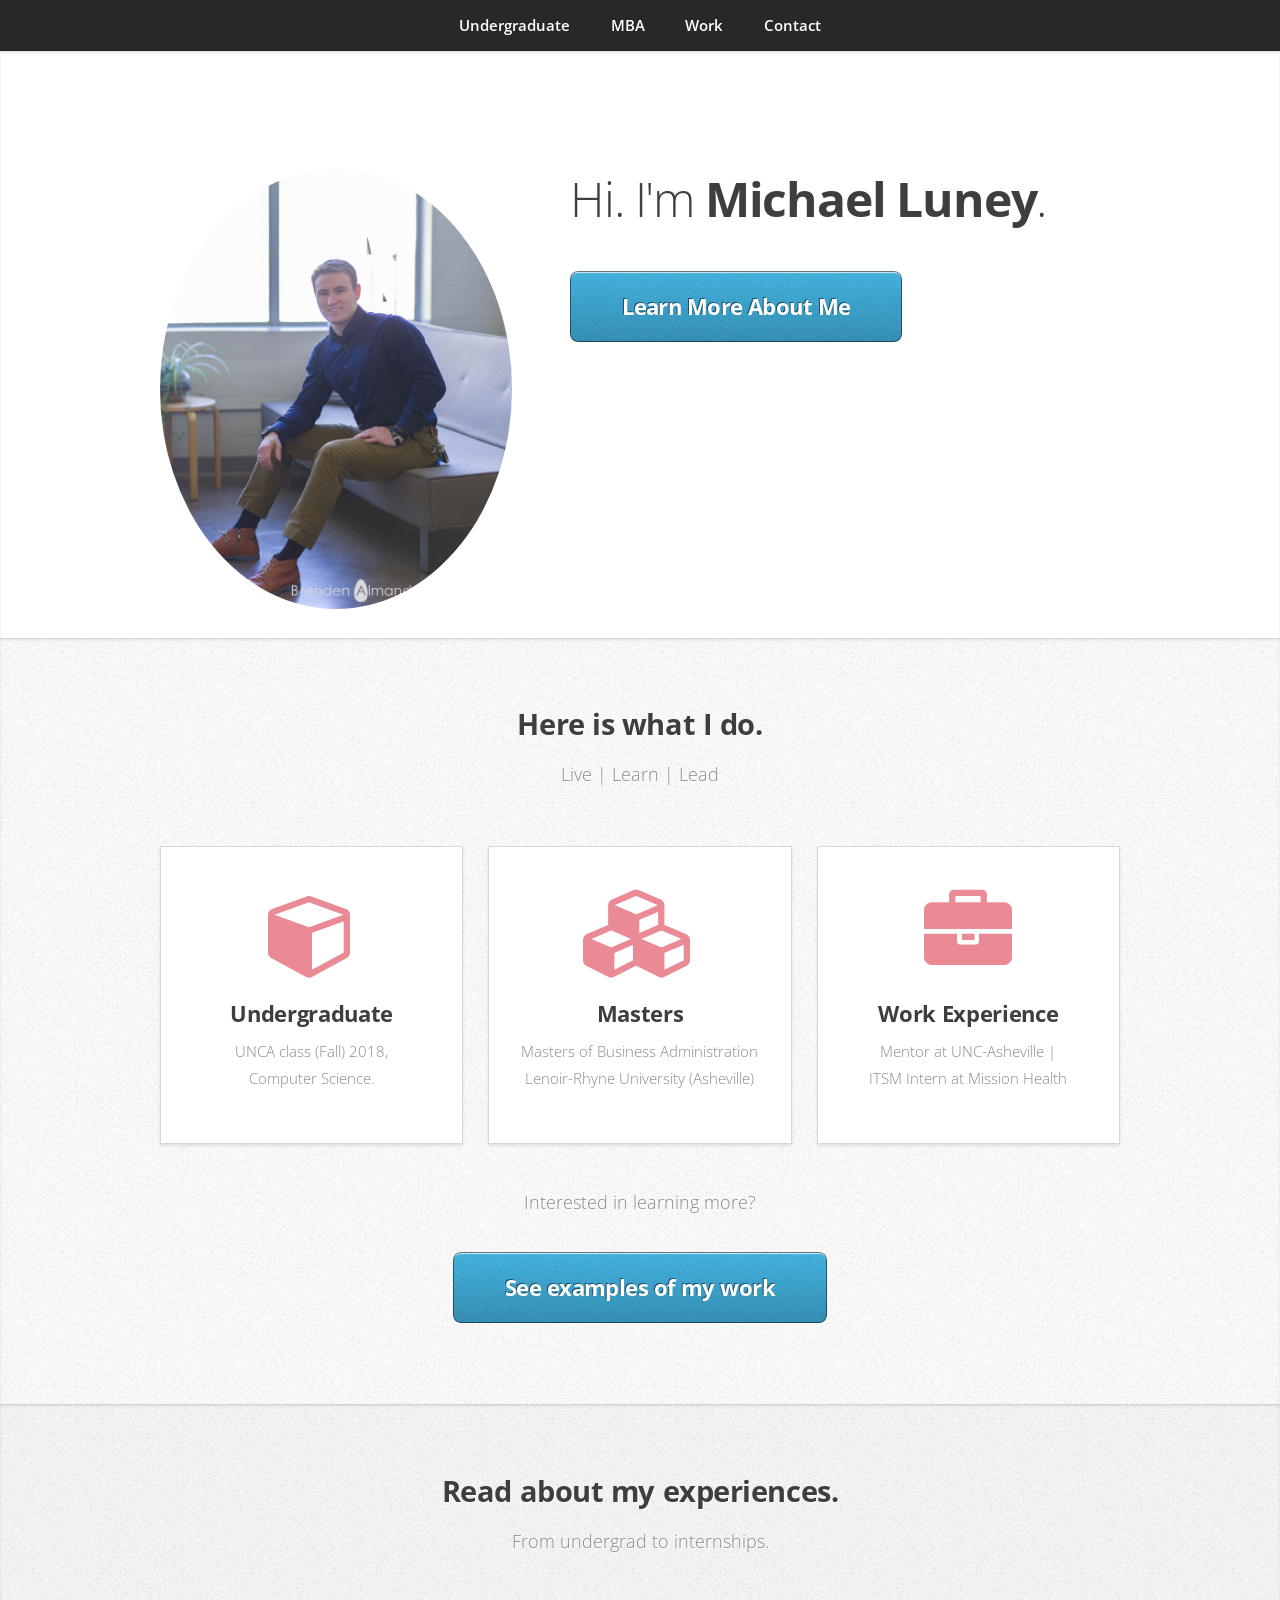
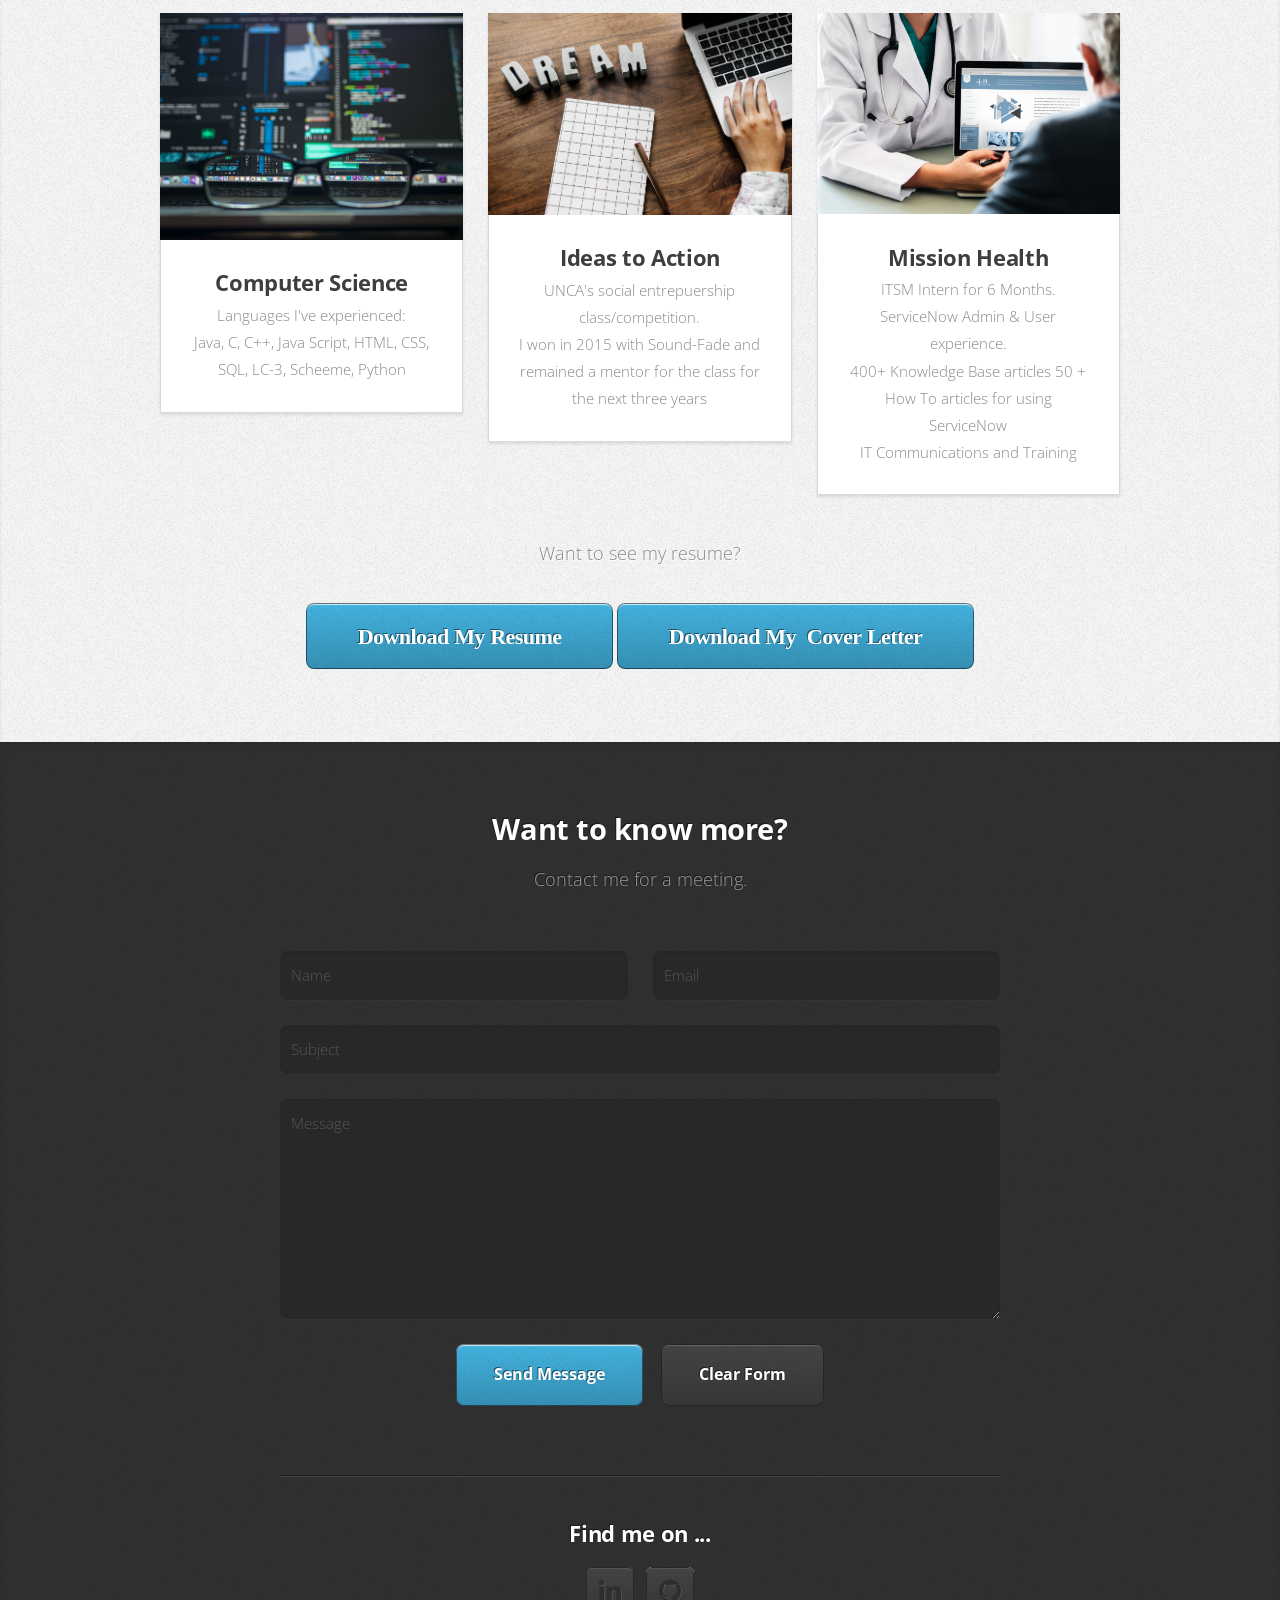
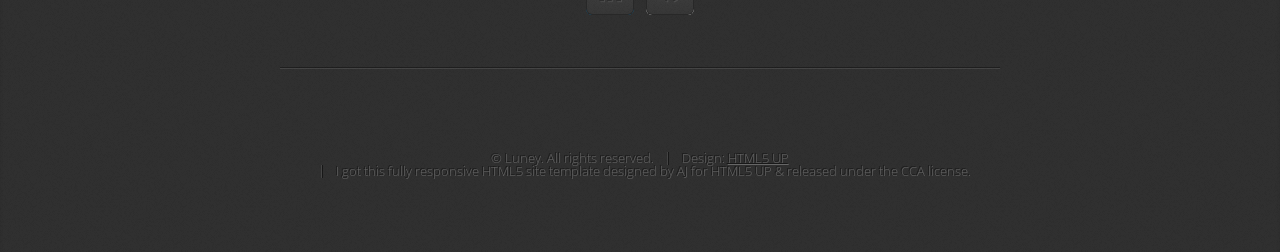
==== commit 046512f4: "New coverletter button" ====
--- a/index.html
+++ b/index.html
@@ -118,9 +118,9 @@
 						</div>
 					</div>
 					<footer>
-						<p>
+						<p>Want to see my resume?</p>
 						 <input  class =" large btn fa fa-download" type="button" value="Download My Resume" onclick="window.location = 'https://github.com/mluney/Resume/blob/master/Michael_Luney%20Resume_2019.pdf?raw=true';">
-						<input  class =" large btn fa fa-download" type="button" value="Download My  Cover Letter(RISC Networks)" onclick="window.location = 'https://github.com/mluney/Resume/blob/master/Want to see my resume?</p>Michael_Luney_Cover_Letter_RISC_Networks.pdf?raw=true';">
+						<input  class =" large btn fa fa-download" type="button" value="Download My  Cover Letter" onclick="window.location = 'https://github.com/mluney/Resume/blob/master/Michael_Luney_Cover_Letter_RISC_Networks.pdf?raw=true';">
 					</footer>
 				
 			</article>
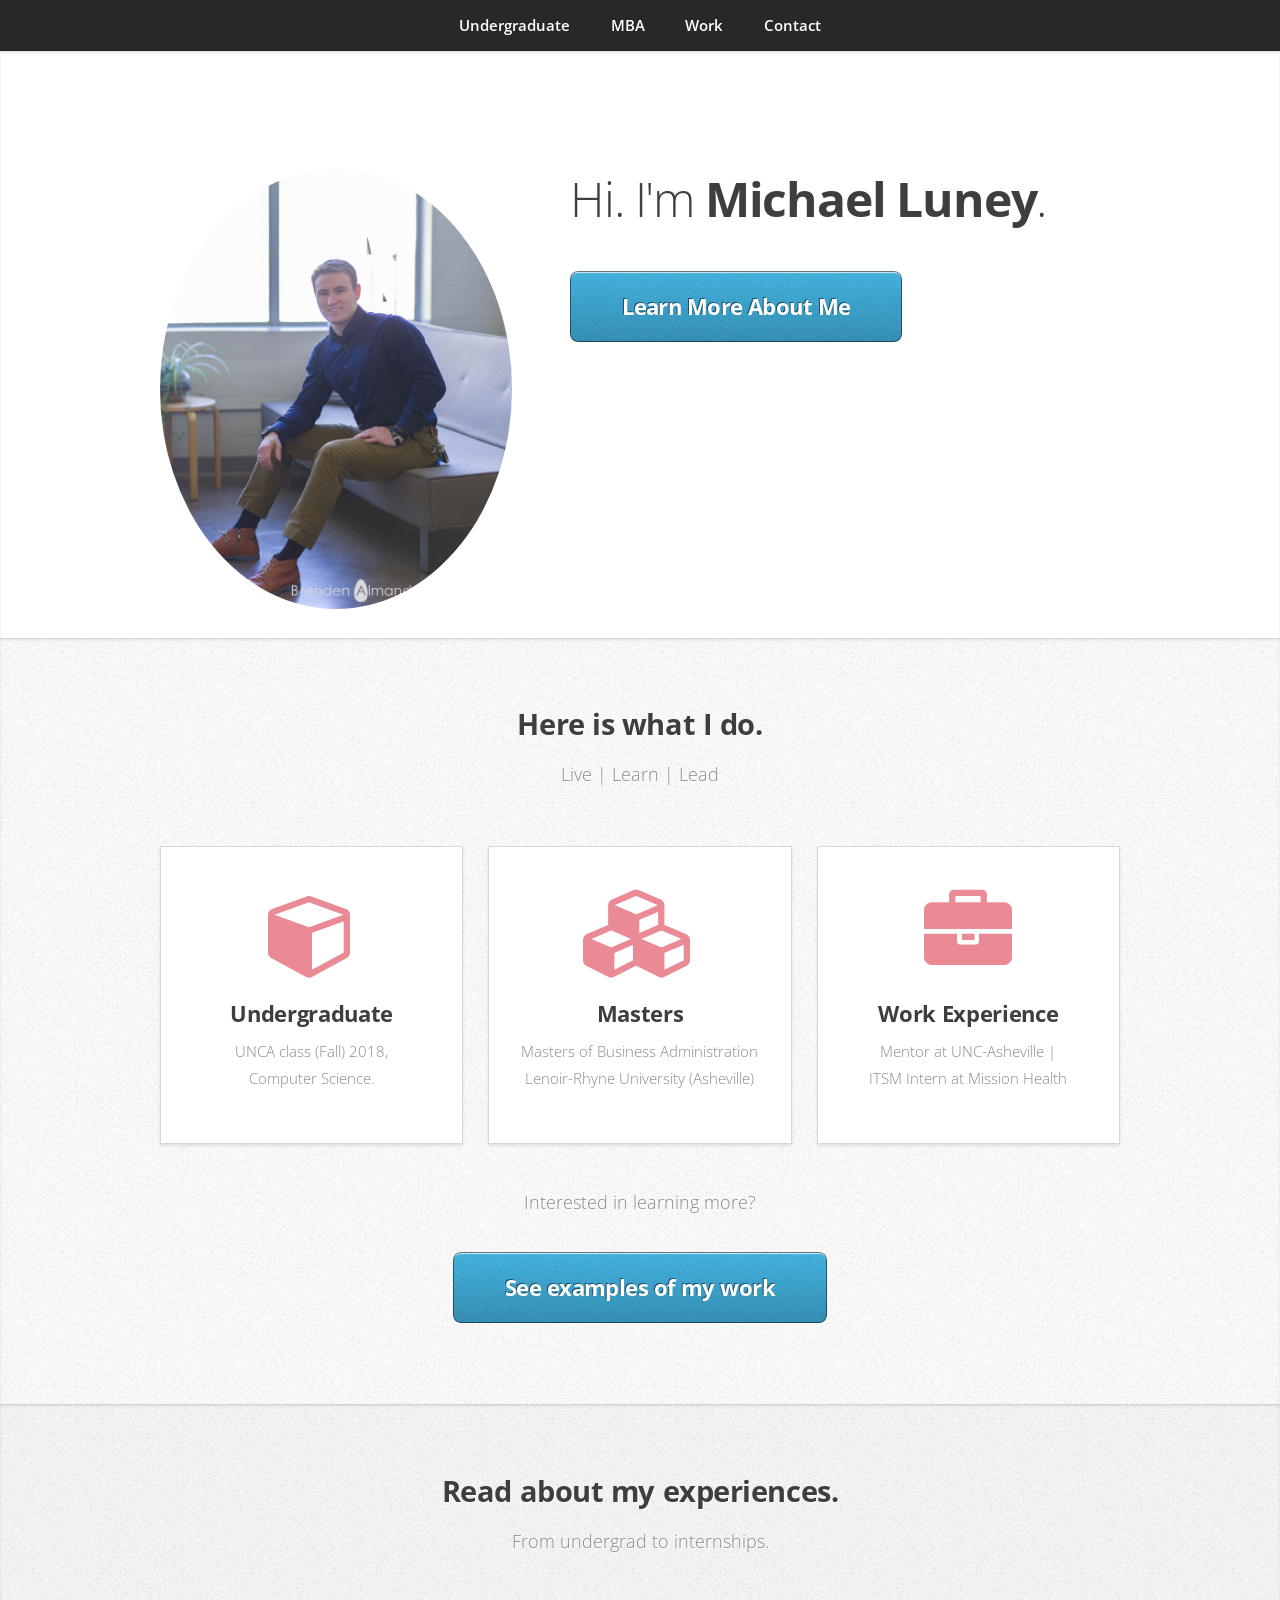
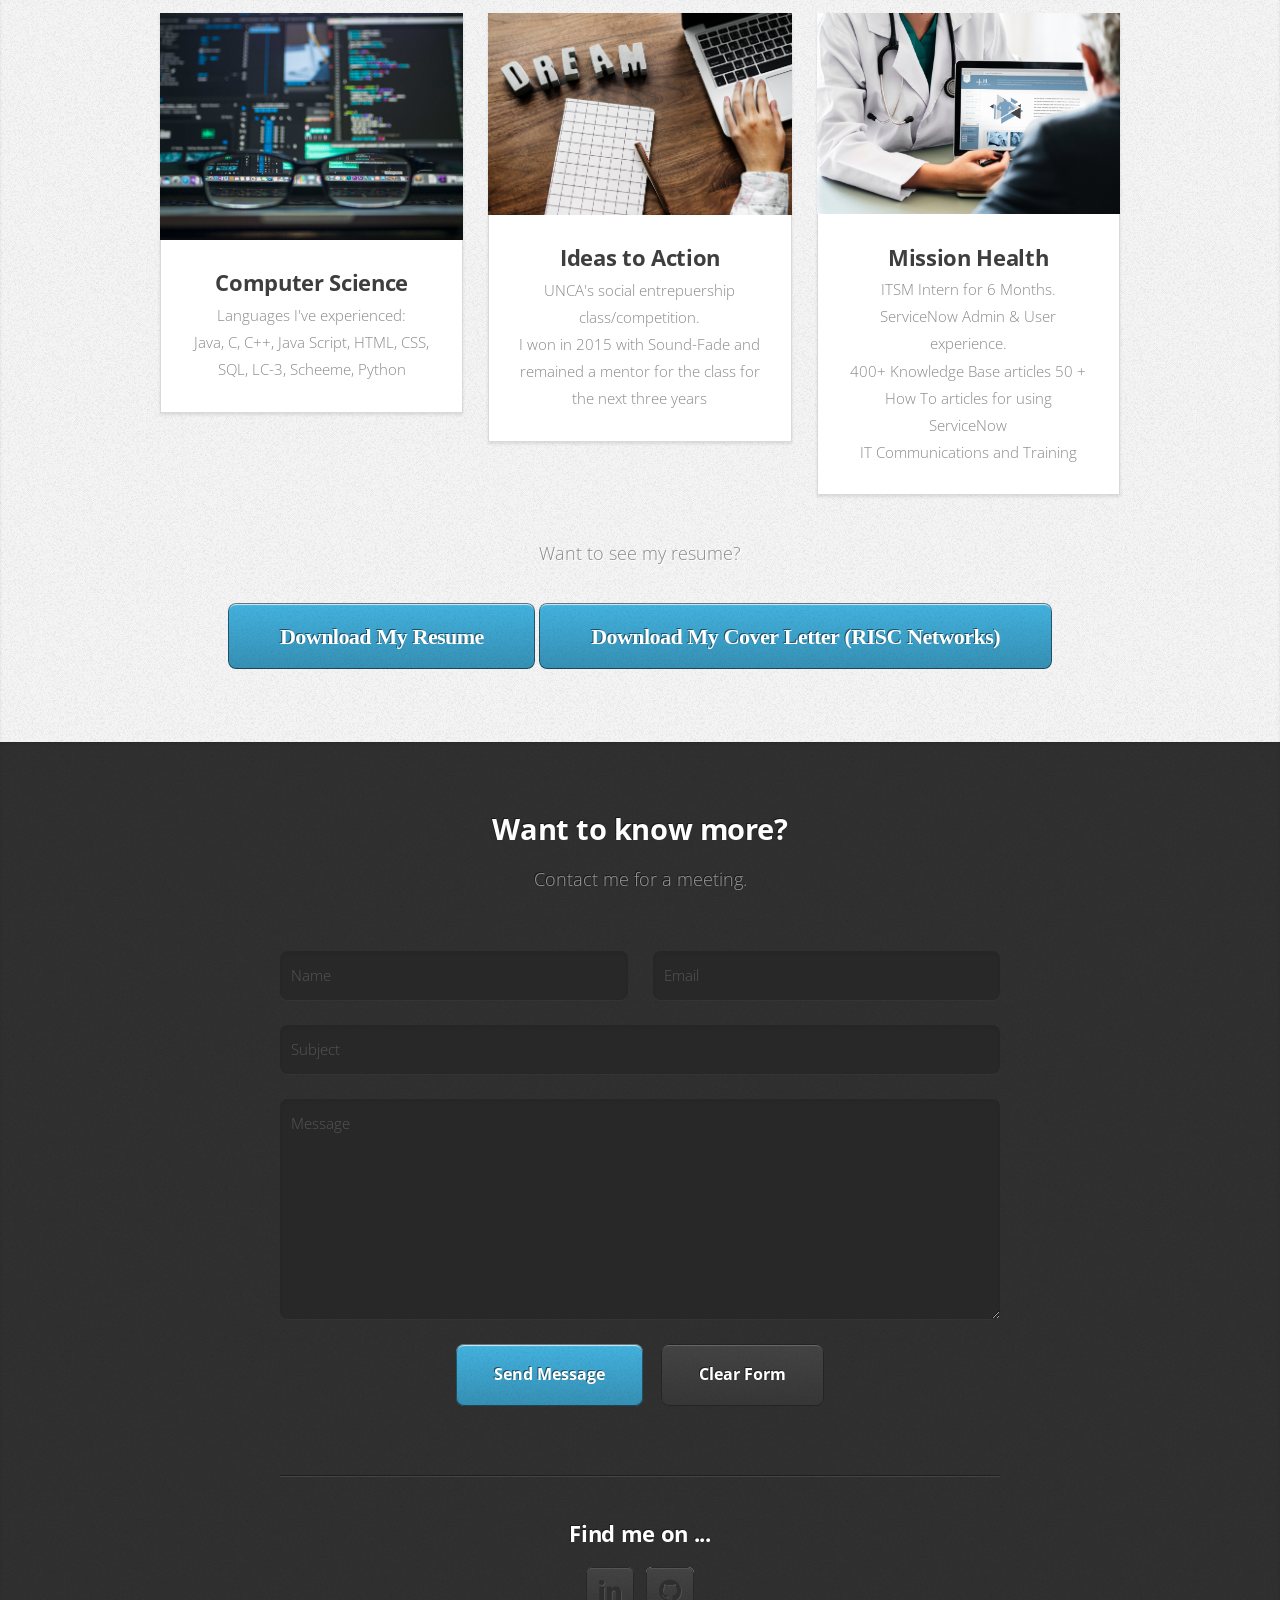
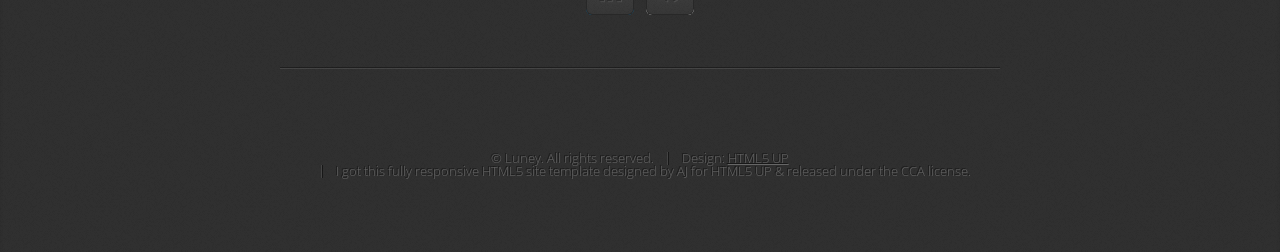
==== commit 65a023db: "New coverletter button" ====
--- a/index.html
+++ b/index.html
@@ -120,7 +120,7 @@
 					<footer>
 						<p>Want to see my resume?</p>
 						 <input  class =" large btn fa fa-download" type="button" value="Download My Resume" onclick="window.location = 'https://github.com/mluney/Resume/blob/master/Michael_Luney%20Resume_2019.pdf?raw=true';">
-						<input  class =" large btn fa fa-download" type="button" value="Download My  Cover Letter" onclick="window.location = 'https://github.com/mluney/Resume/blob/master/Michael_Luney_Cover_Letter_RISC_Networks.pdf?raw=true';">
+						<input  class =" large btn fa fa-download" type="button" value="Download My Cover Letter (RISC Networks)" onclick="window.location = 'https://github.com/mluney/Resume/blob/master/Michael_Luney_Cover_Letter_RISC_Networks.pdf?raw=true';">
 					</footer>
 				
 			</article>
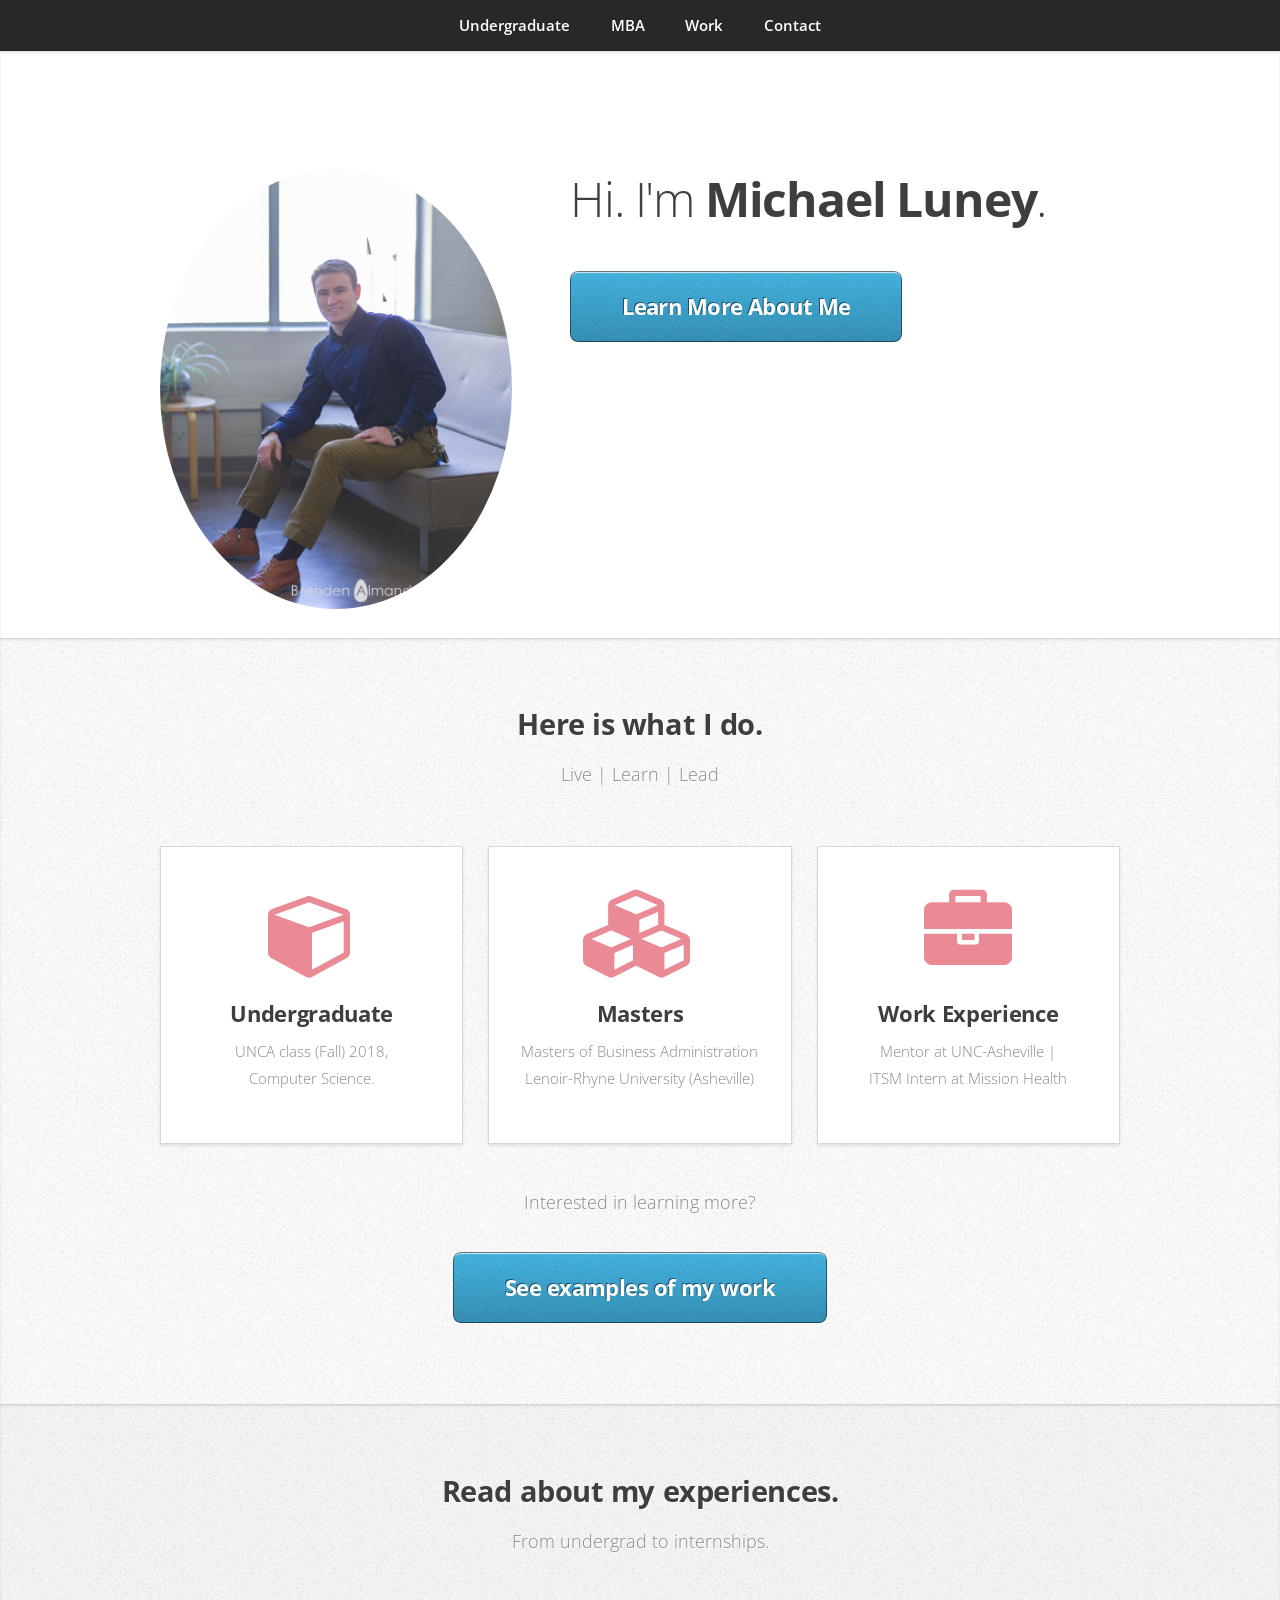
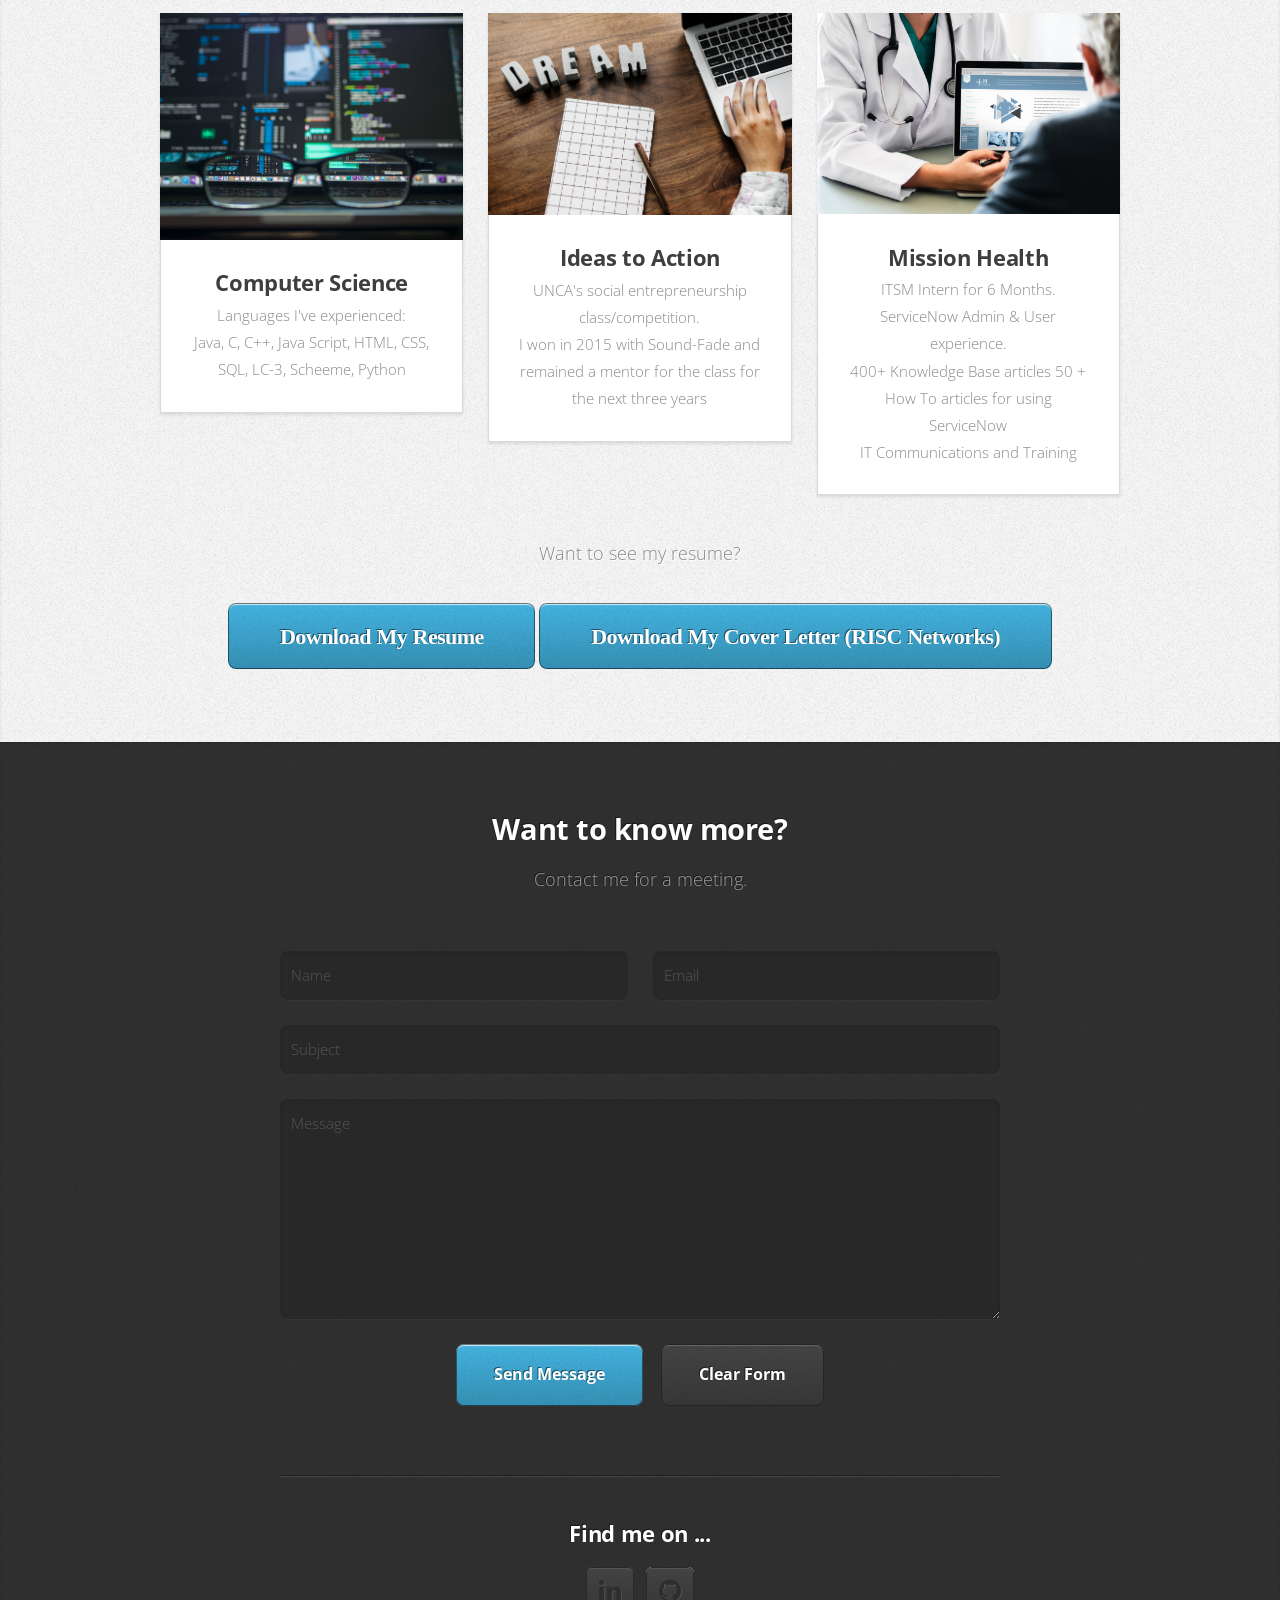
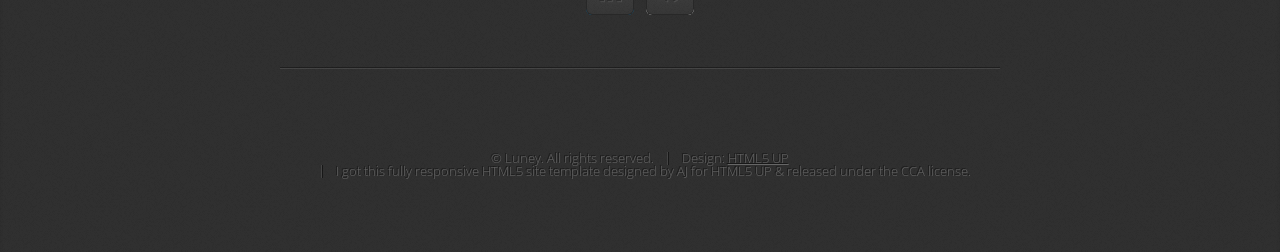
==== commit 95846693: "New spell check" ====
--- a/index.html
+++ b/index.html
@@ -102,7 +102,7 @@
 							<article class="box style2">
 								<a href="https://ideastoaction.unca.edu/" class="image featured"><img src="images/background-close-up-computer-958173.jpg" alt="" /></a>
 								<h3><a href="#">Ideas to Action</a></h3>
-								<p>UNCA's social entrepuership class/competition. <br> 
+								<p>UNCA's social entrepreneurship class/competition. <br> 
 							  I won in 2015 with Sound-Fade and remained a mentor for the class for the next three years</p>
 							</article>
 						</div>
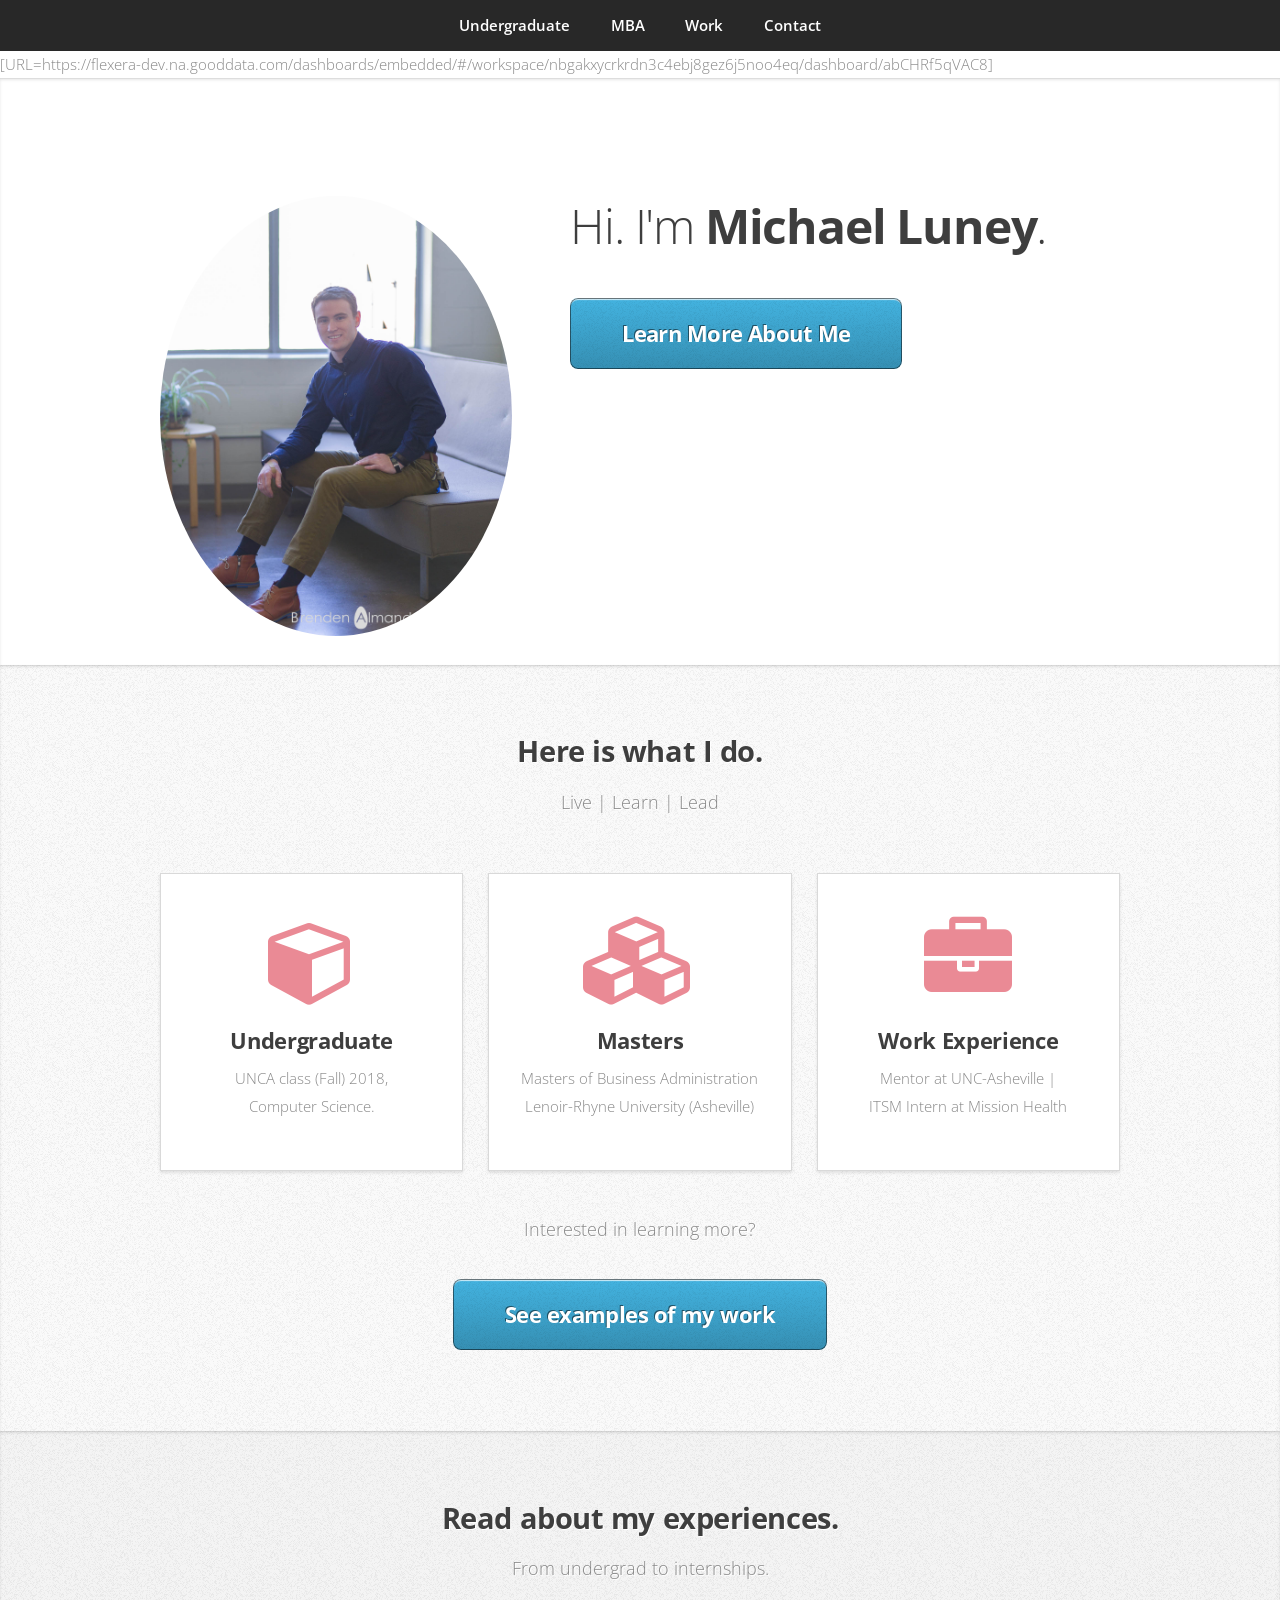
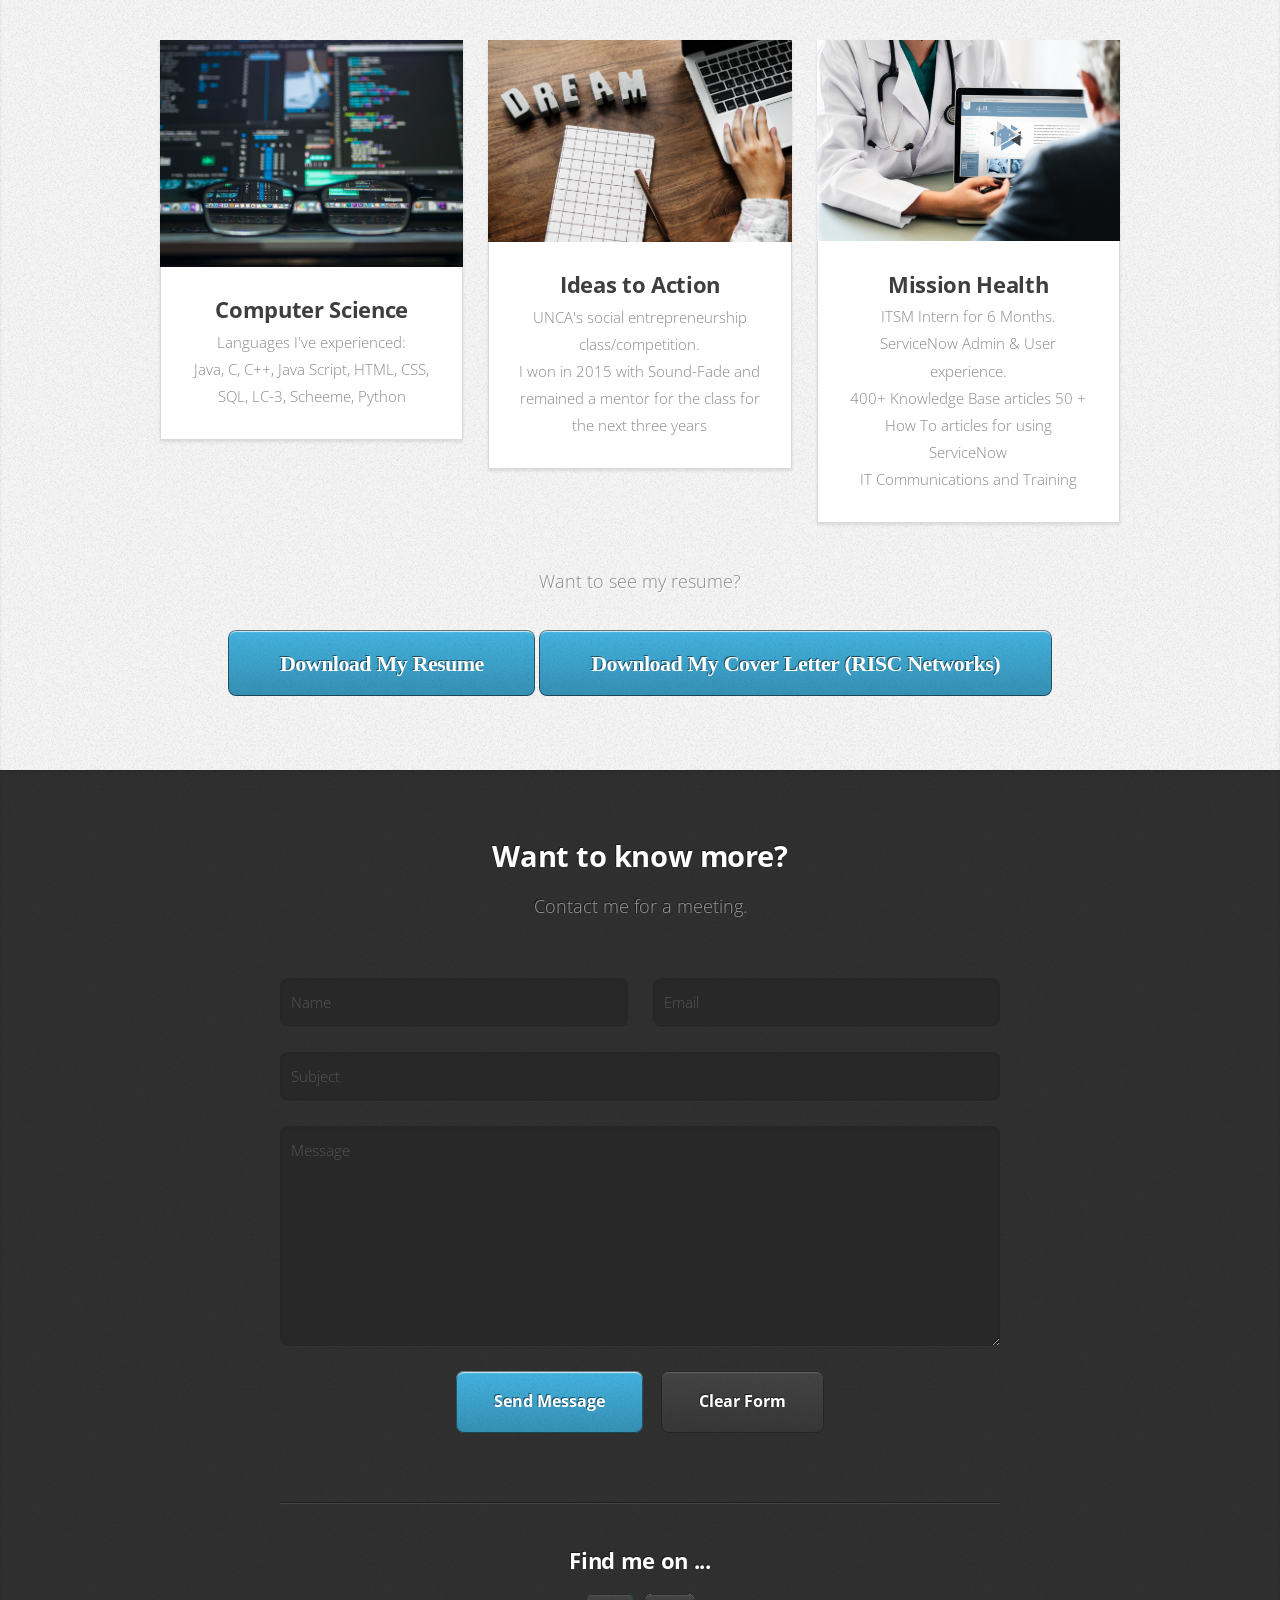
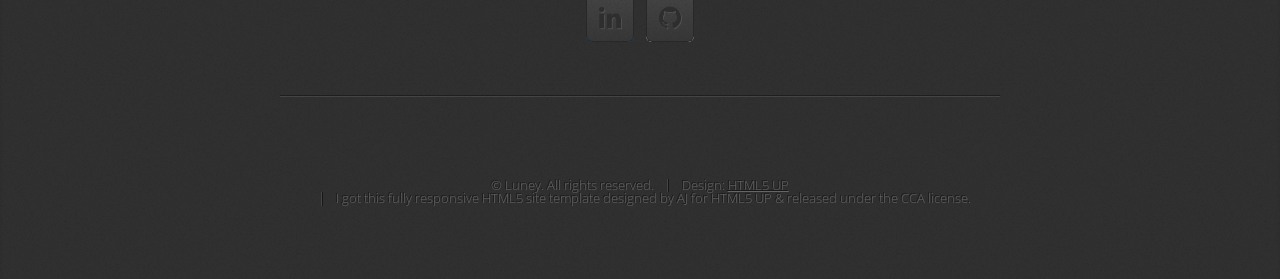
==== commit 09f98cd1: "Update index.html" ====
--- a/index.html
+++ b/index.html
@@ -3,6 +3,10 @@
 	Miniport by HTML5 UP
 	html5up.net | @ajlkn
 	Free for personal and commercial use under the CCA 3.0 license (html5up.net/license)
+
+Testing: https://flexera-dev.na.gooddata.com/dashboards/embedded/#/workspace/nbgakxycrkrdn3c4ebj8gez6j5noo4eq/dashboard/abCHRf5qVAC8
+
+
 -->
 <html>
 	<head>
@@ -13,6 +17,7 @@
 	</head>
 	<body class="is-preload">
 
+		[URL=https://flexera-dev.na.gooddata.com/dashboards/embedded/#/workspace/nbgakxycrkrdn3c4ebj8gez6j5noo4eq/dashboard/abCHRf5qVAC8]
 		<!-- Nav -->
 			<nav id="nav">
 				<ul class="container">
@@ -195,4 +200,4 @@
 			<script src="assets/js/main.js"></script>
 
 	</body>
-</html>+</html>
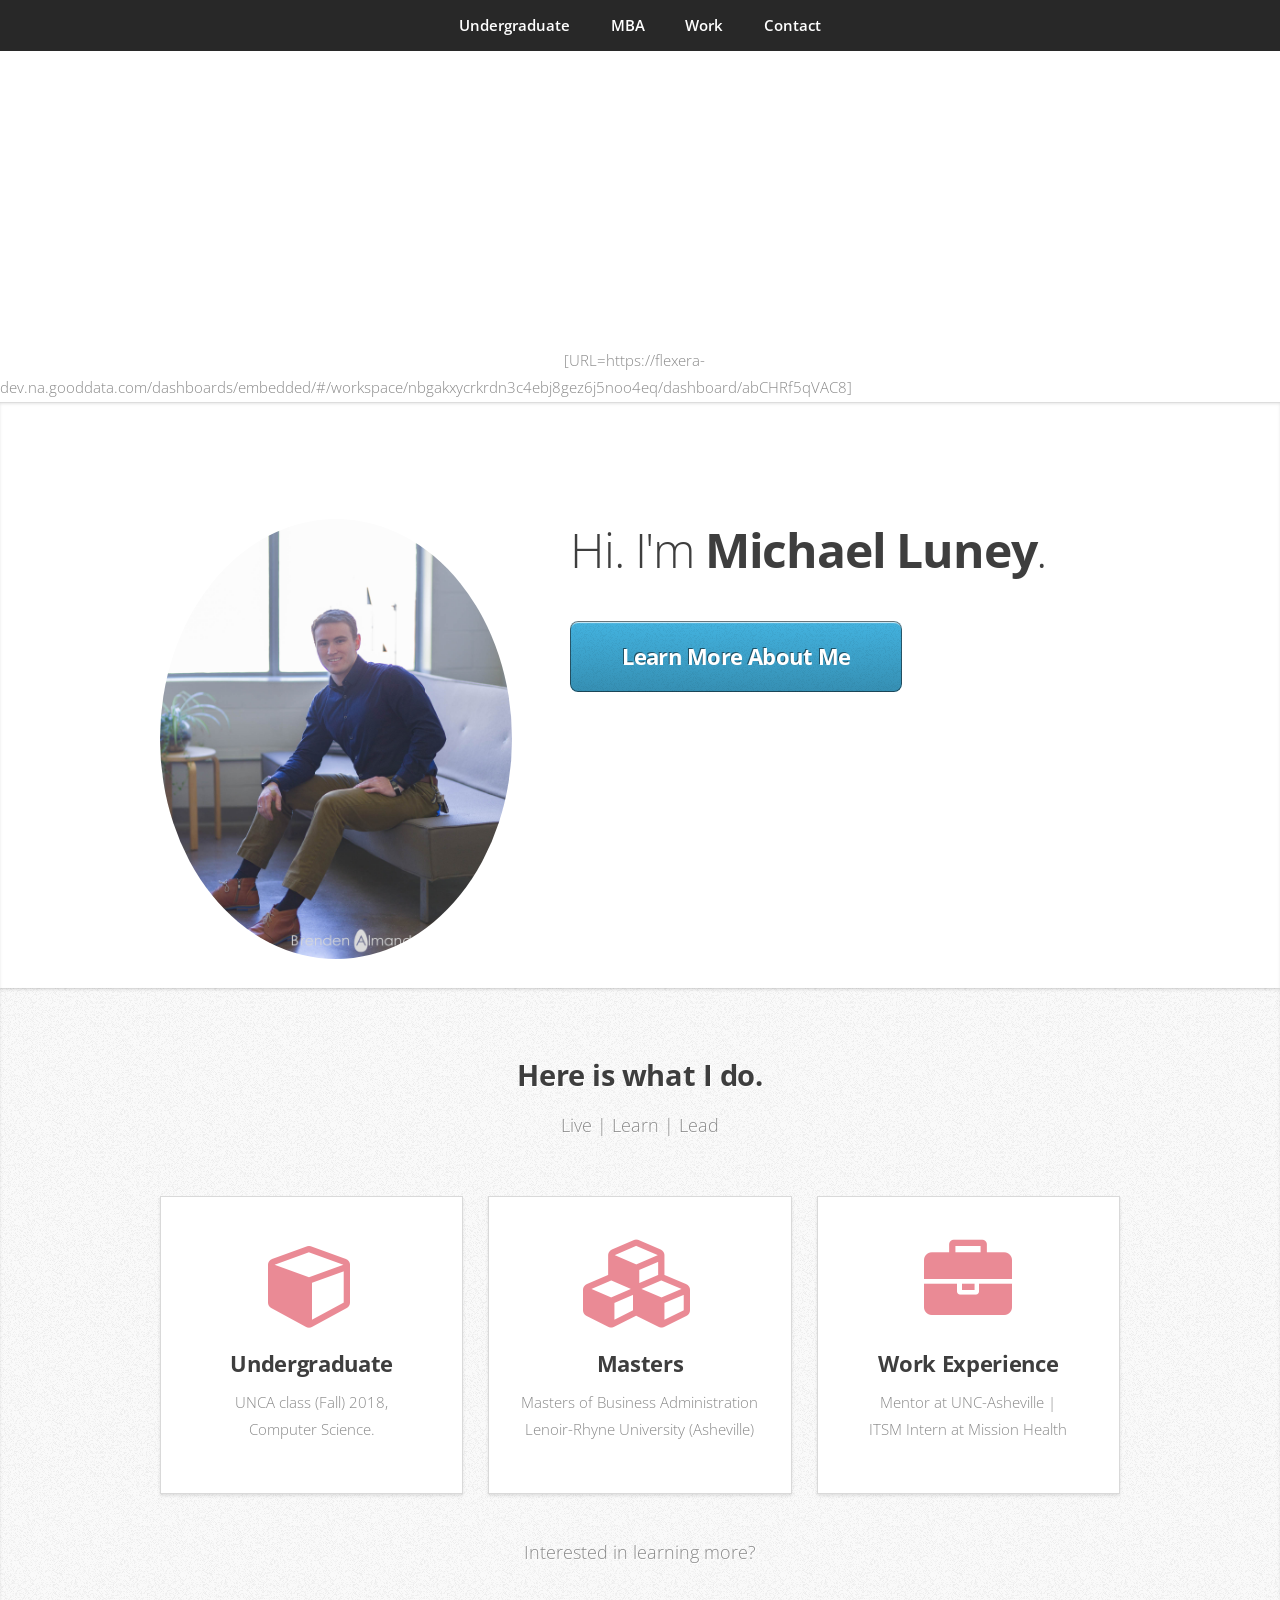
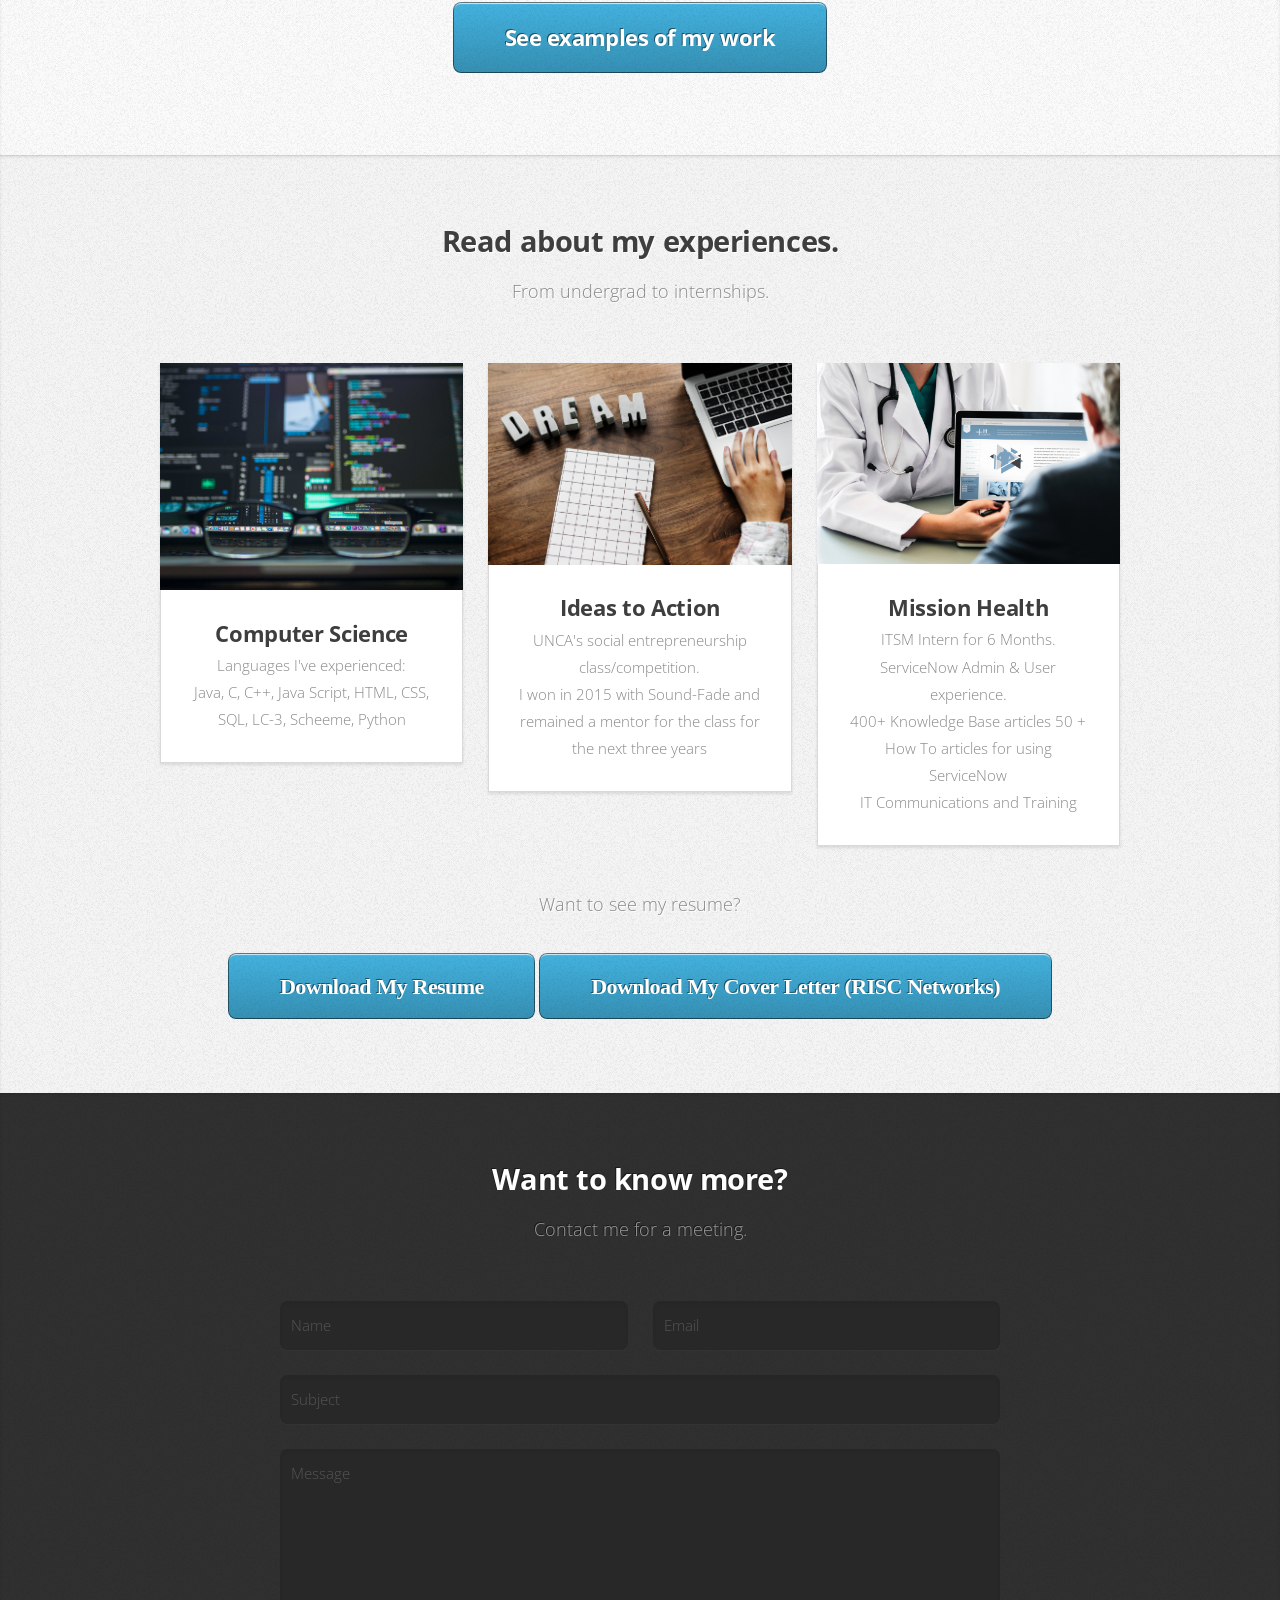
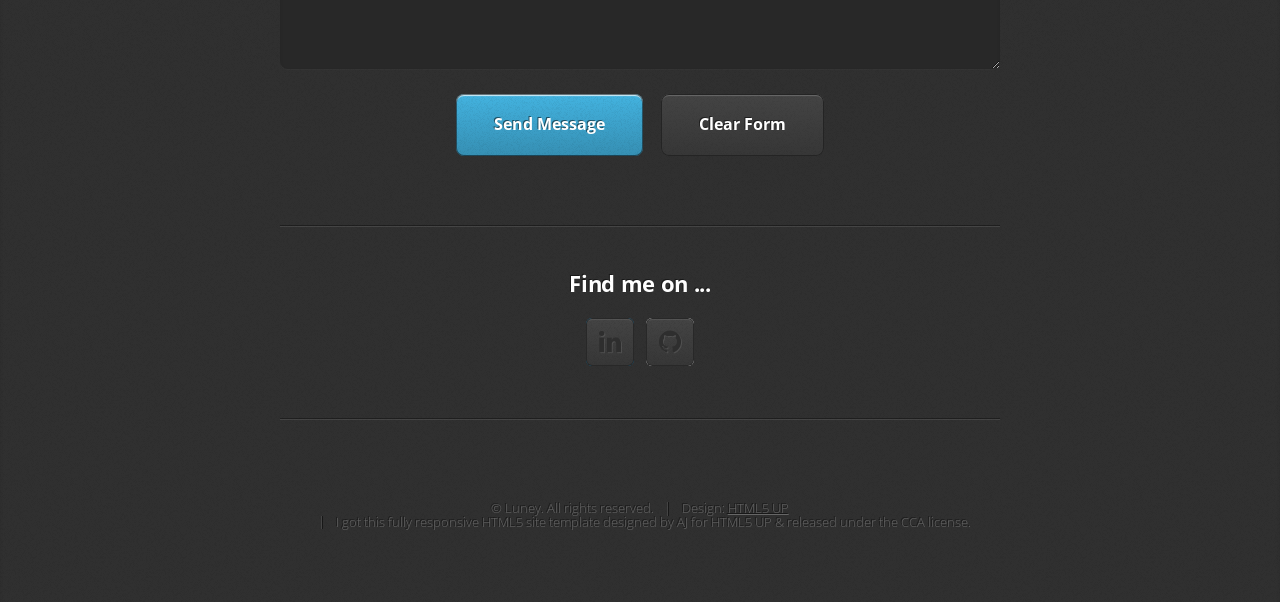
==== commit 0dc8b2c2: "Update index.html" ====
--- a/index.html
+++ b/index.html
@@ -17,6 +17,7 @@
 	</head>
 	<body class="is-preload">
 
+		<iframe width="560" height="315" src="https://flexera-dev.na.gooddata.com/dashboards/embedded/#/workspace/nbgakxycrkrdn3c4ebj8gez6j5noo4eq/dashboard/abCHRf5qVAC8" title="Testing Something Out" frameborder="0" allow="accelerometer; autoplay; clipboard-write; encrypted-media; gyroscope; picture-in-picture" allowfullscreen></iframe>
 		[URL=https://flexera-dev.na.gooddata.com/dashboards/embedded/#/workspace/nbgakxycrkrdn3c4ebj8gez6j5noo4eq/dashboard/abCHRf5qVAC8]
 		<!-- Nav -->
 			<nav id="nav">
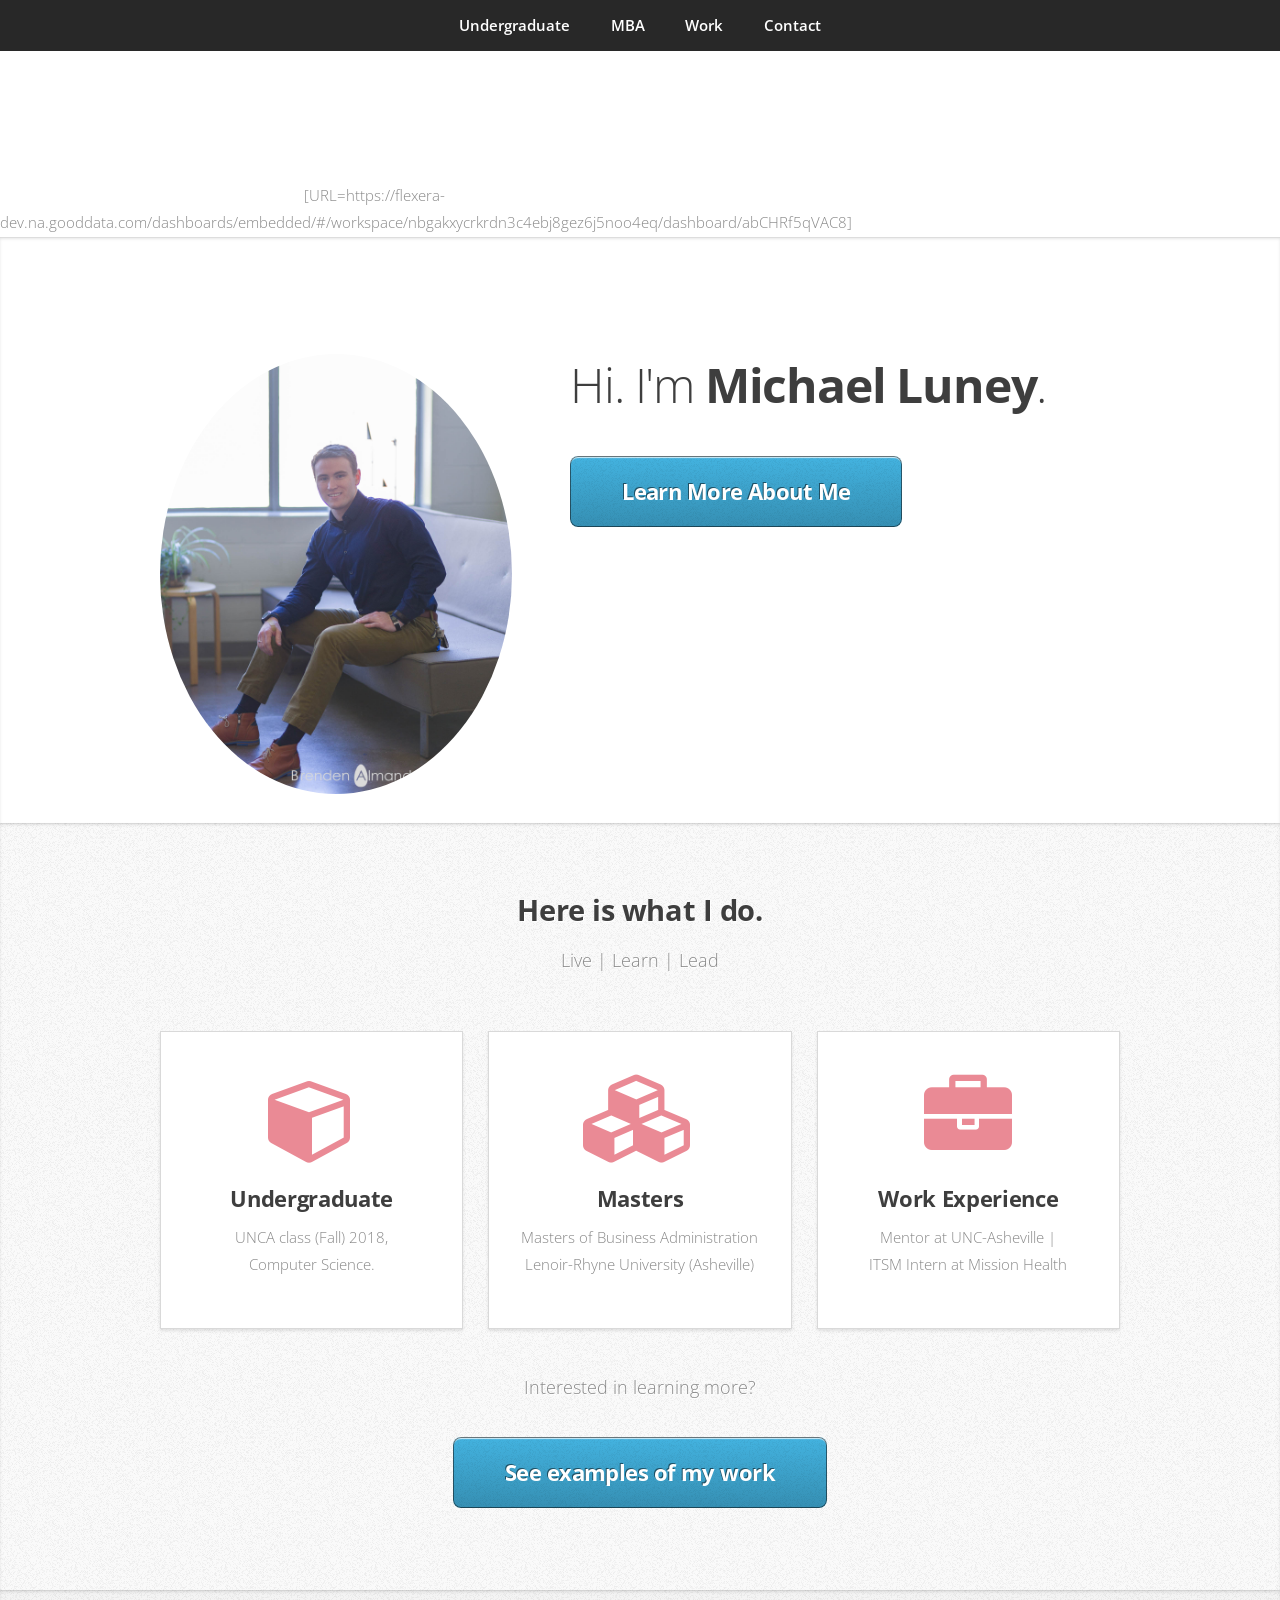
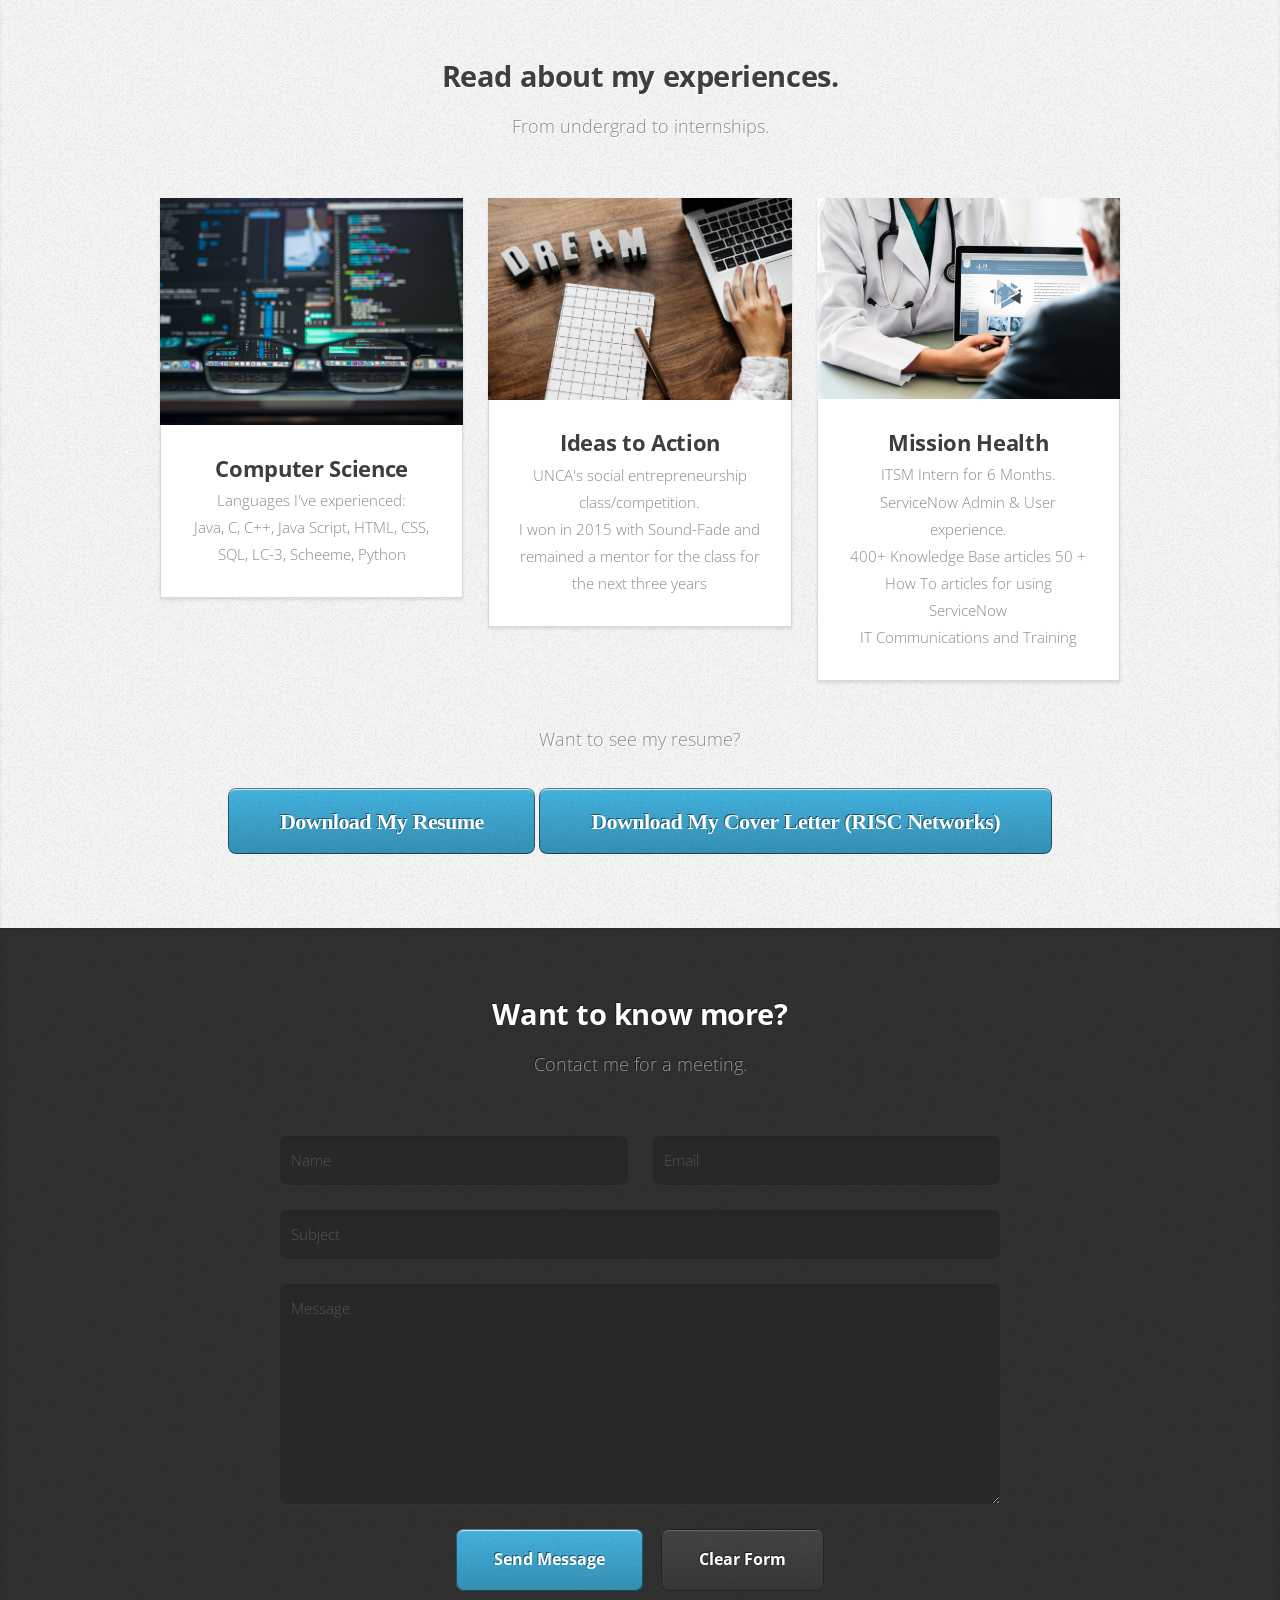
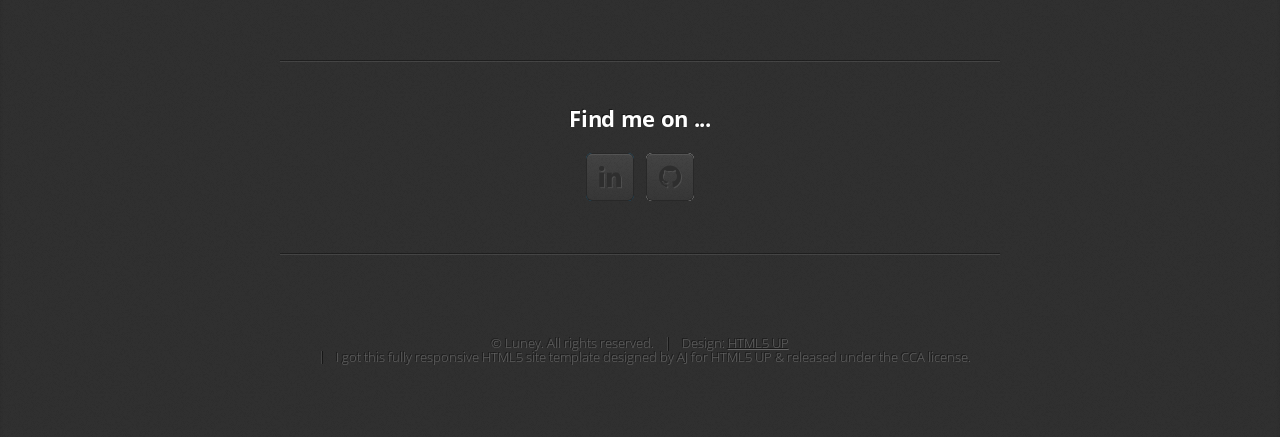
==== commit 68d896ca: "Update index.html" ====
--- a/index.html
+++ b/index.html
@@ -17,7 +17,7 @@
 	</head>
 	<body class="is-preload">
 
-		<iframe width="560" height="315" src="https://flexera-dev.na.gooddata.com/dashboards/embedded/#/workspace/nbgakxycrkrdn3c4ebj8gez6j5noo4eq/dashboard/abCHRf5qVAC8" title="Testing Something Out" frameborder="0" allow="accelerometer; autoplay; clipboard-write; encrypted-media; gyroscope; picture-in-picture" allowfullscreen></iframe>
+		<iframe src="https://flexera-dev.na.gooddata.com/dashboards/embedded/#/workspace/nbgakxycrkrdn3c4ebj8gez6j5noo4eq/dashboard/abCHRf5qVAC8" frameborder="0"></iframe>
 		[URL=https://flexera-dev.na.gooddata.com/dashboards/embedded/#/workspace/nbgakxycrkrdn3c4ebj8gez6j5noo4eq/dashboard/abCHRf5qVAC8]
 		<!-- Nav -->
 			<nav id="nav">
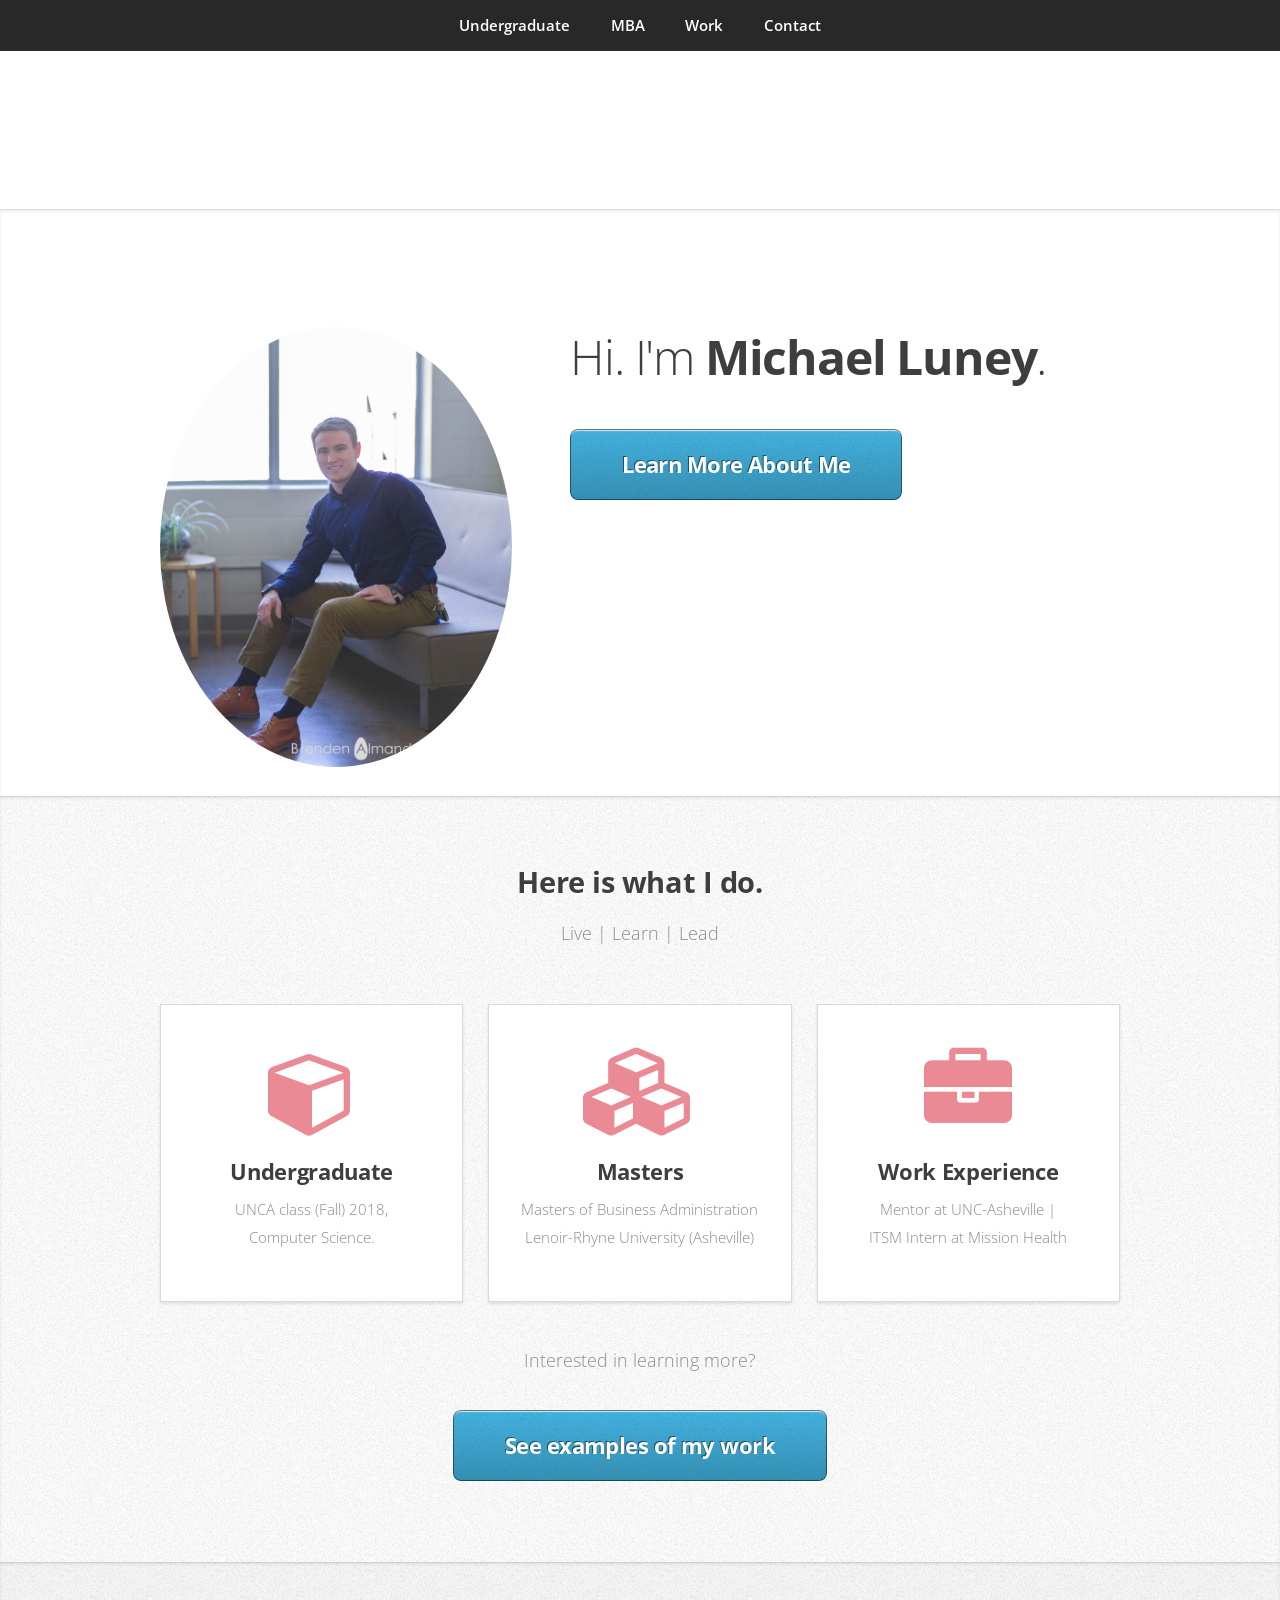
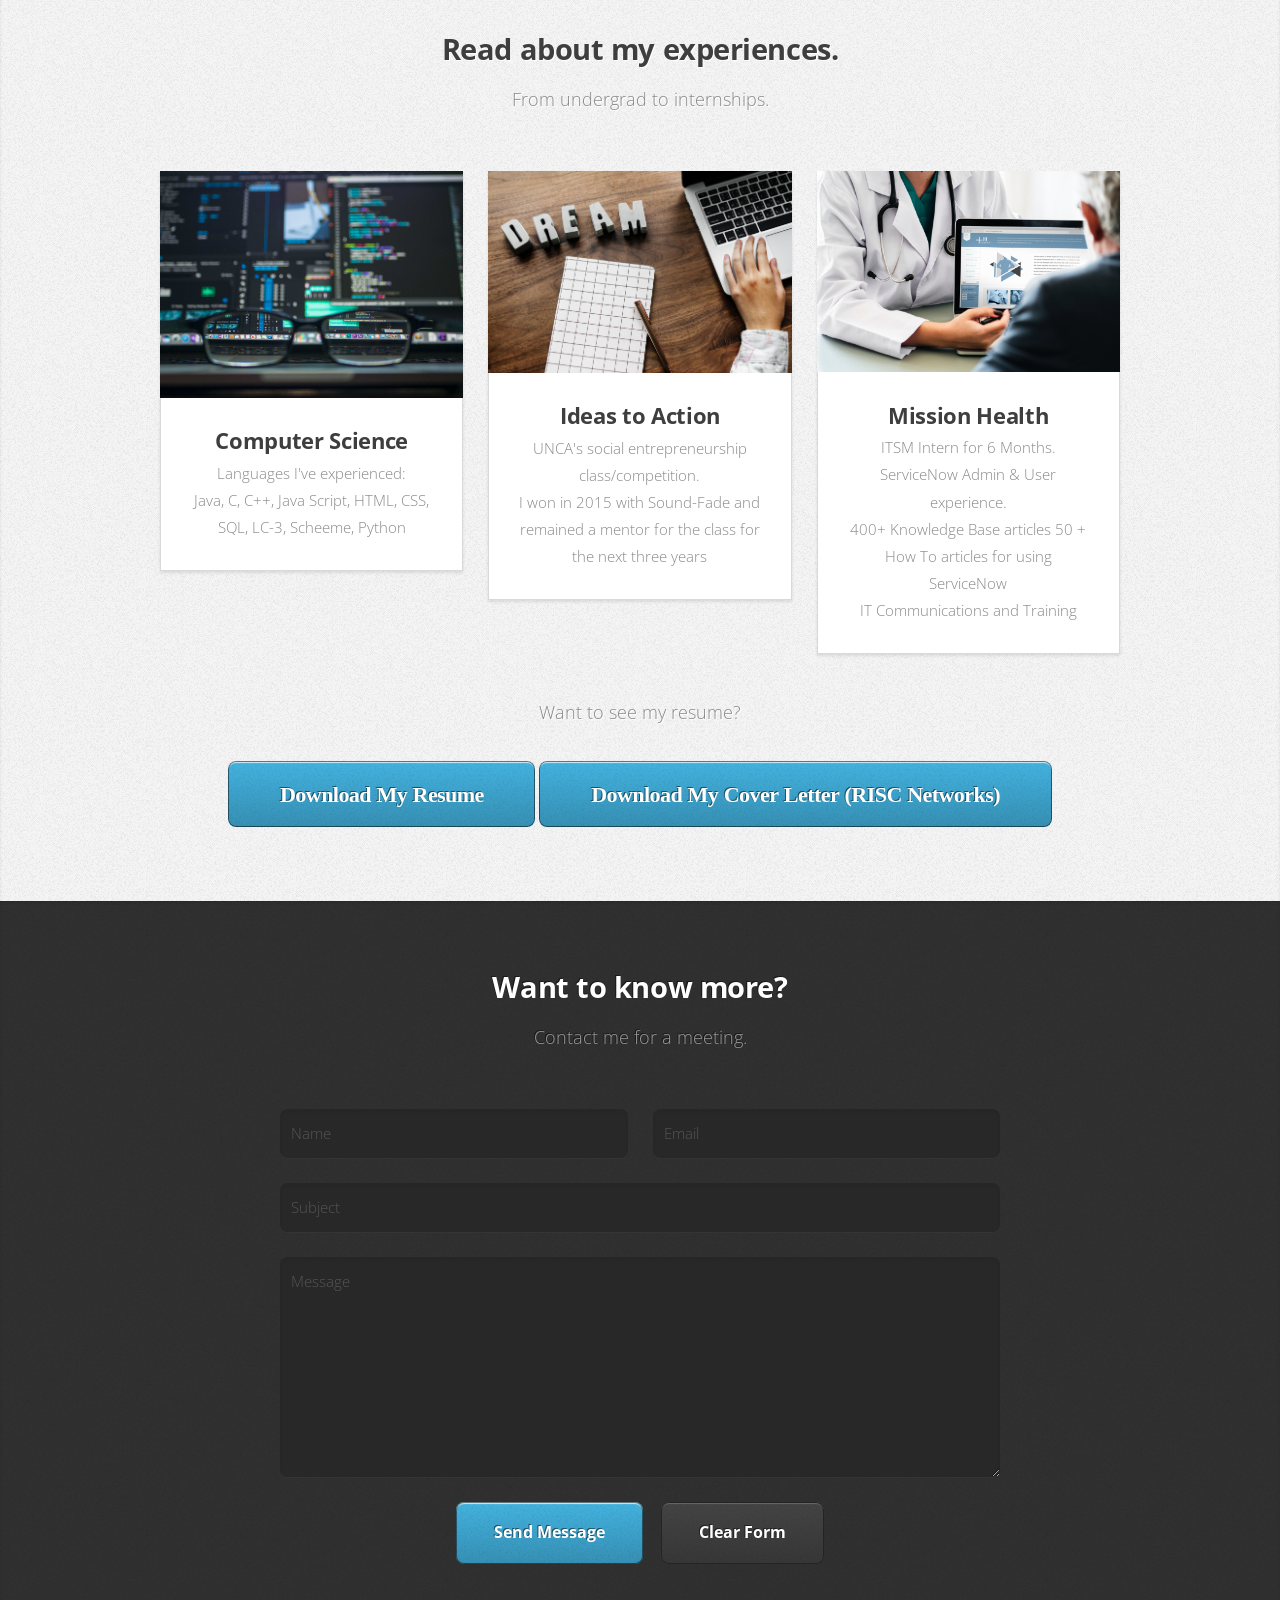
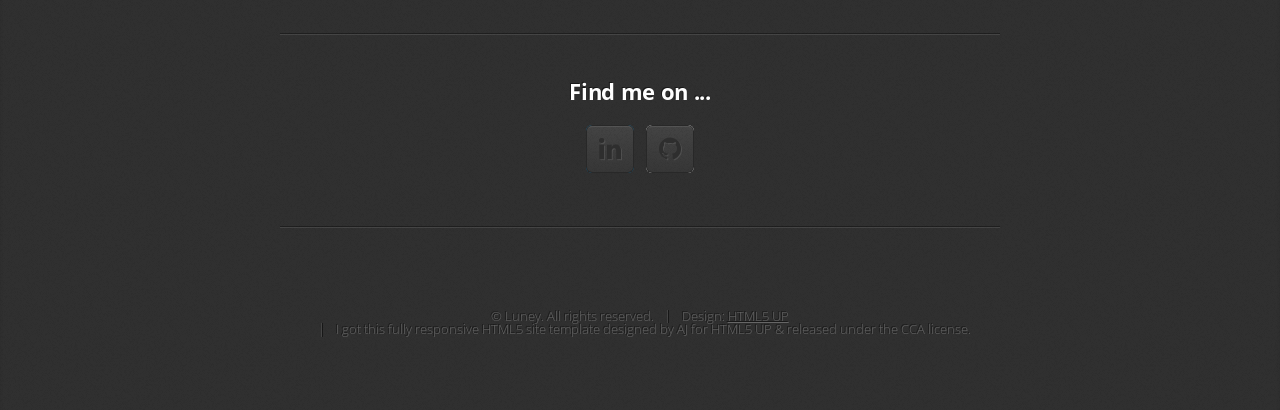
==== commit c5ac696e: "Update index.html" ====
--- a/index.html
+++ b/index.html
@@ -18,7 +18,7 @@
 	<body class="is-preload">
 
 		<iframe src="https://flexera-dev.na.gooddata.com/dashboards/embedded/#/workspace/nbgakxycrkrdn3c4ebj8gez6j5noo4eq/dashboard/abCHRf5qVAC8" frameborder="0"></iframe>
-		[URL=https://flexera-dev.na.gooddata.com/dashboards/embedded/#/workspace/nbgakxycrkrdn3c4ebj8gez6j5noo4eq/dashboard/abCHRf5qVAC8]
+<!-- 		[URL=https://flexera-dev.na.gooddata.com/dashboards/embedded/#/workspace/nbgakxycrkrdn3c4ebj8gez6j5noo4eq/dashboard/abCHRf5qVAC8] -->
 		<!-- Nav -->
 			<nav id="nav">
 				<ul class="container">
